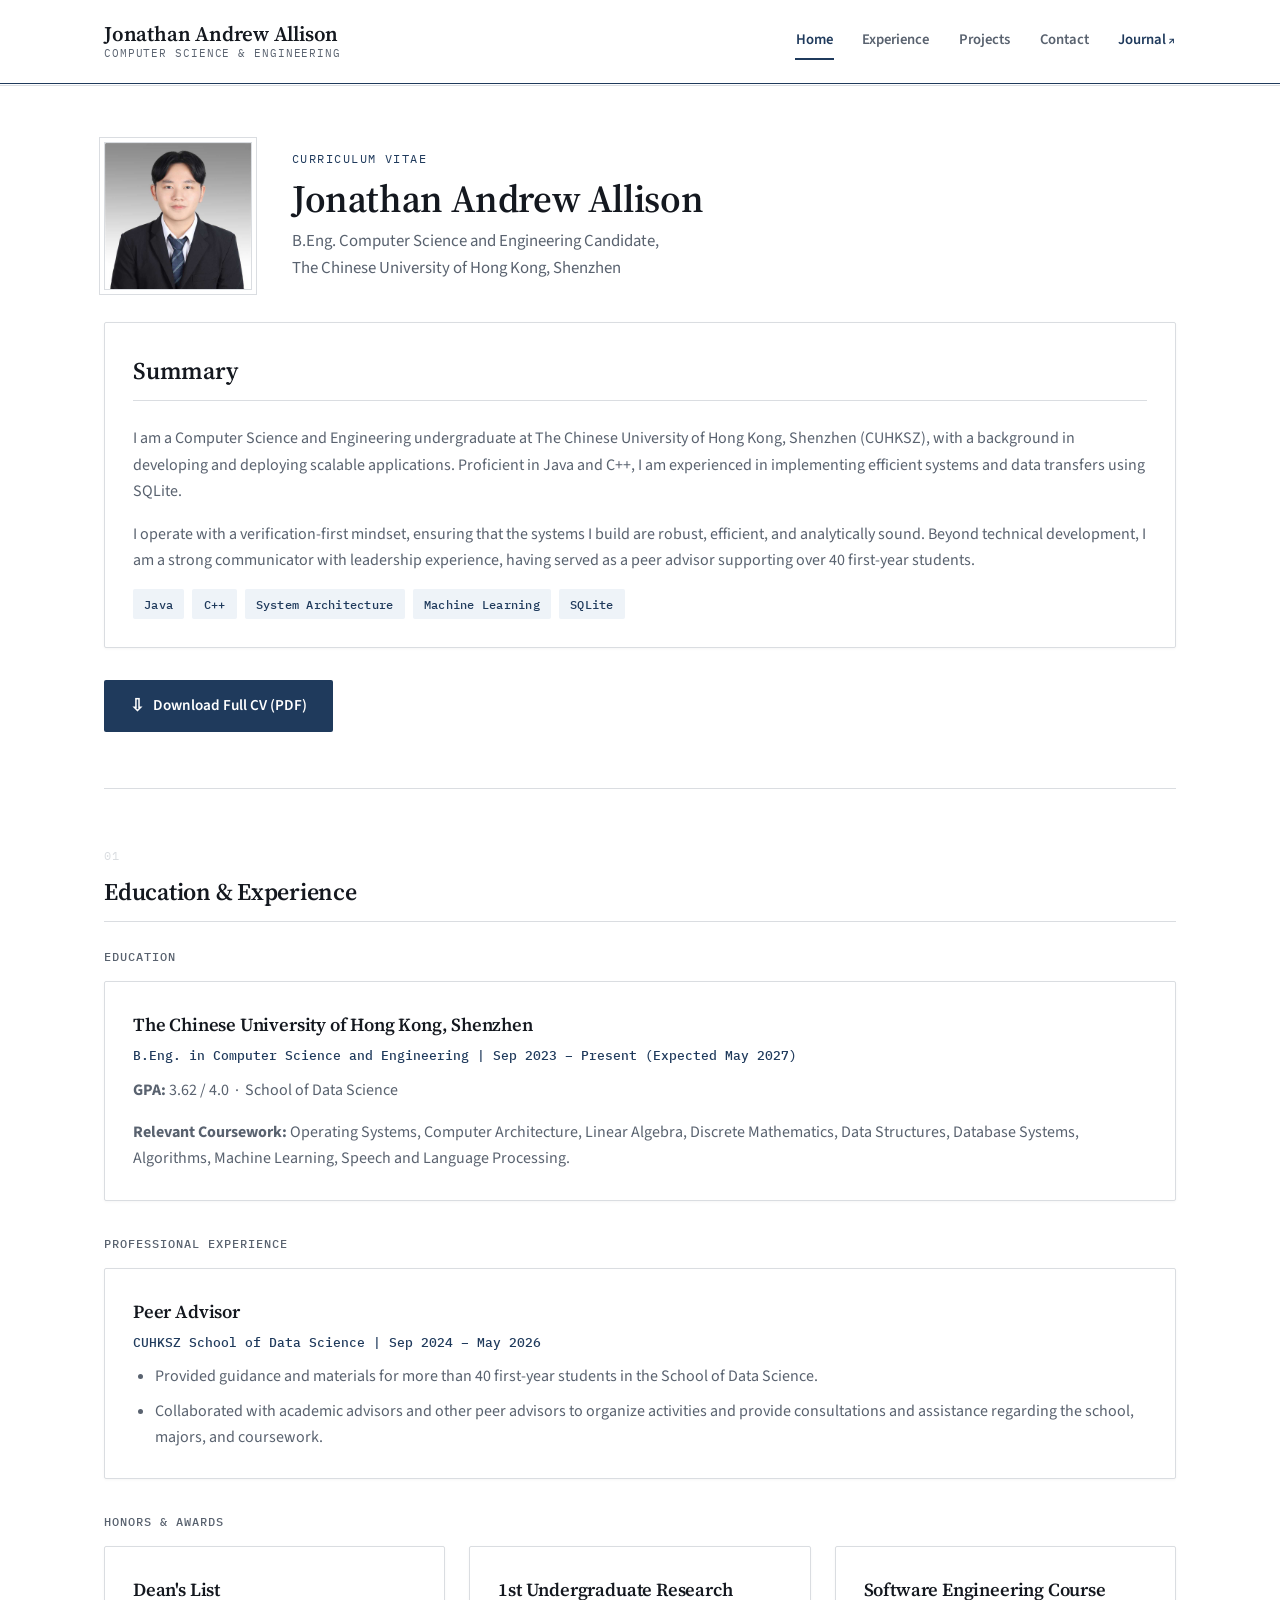
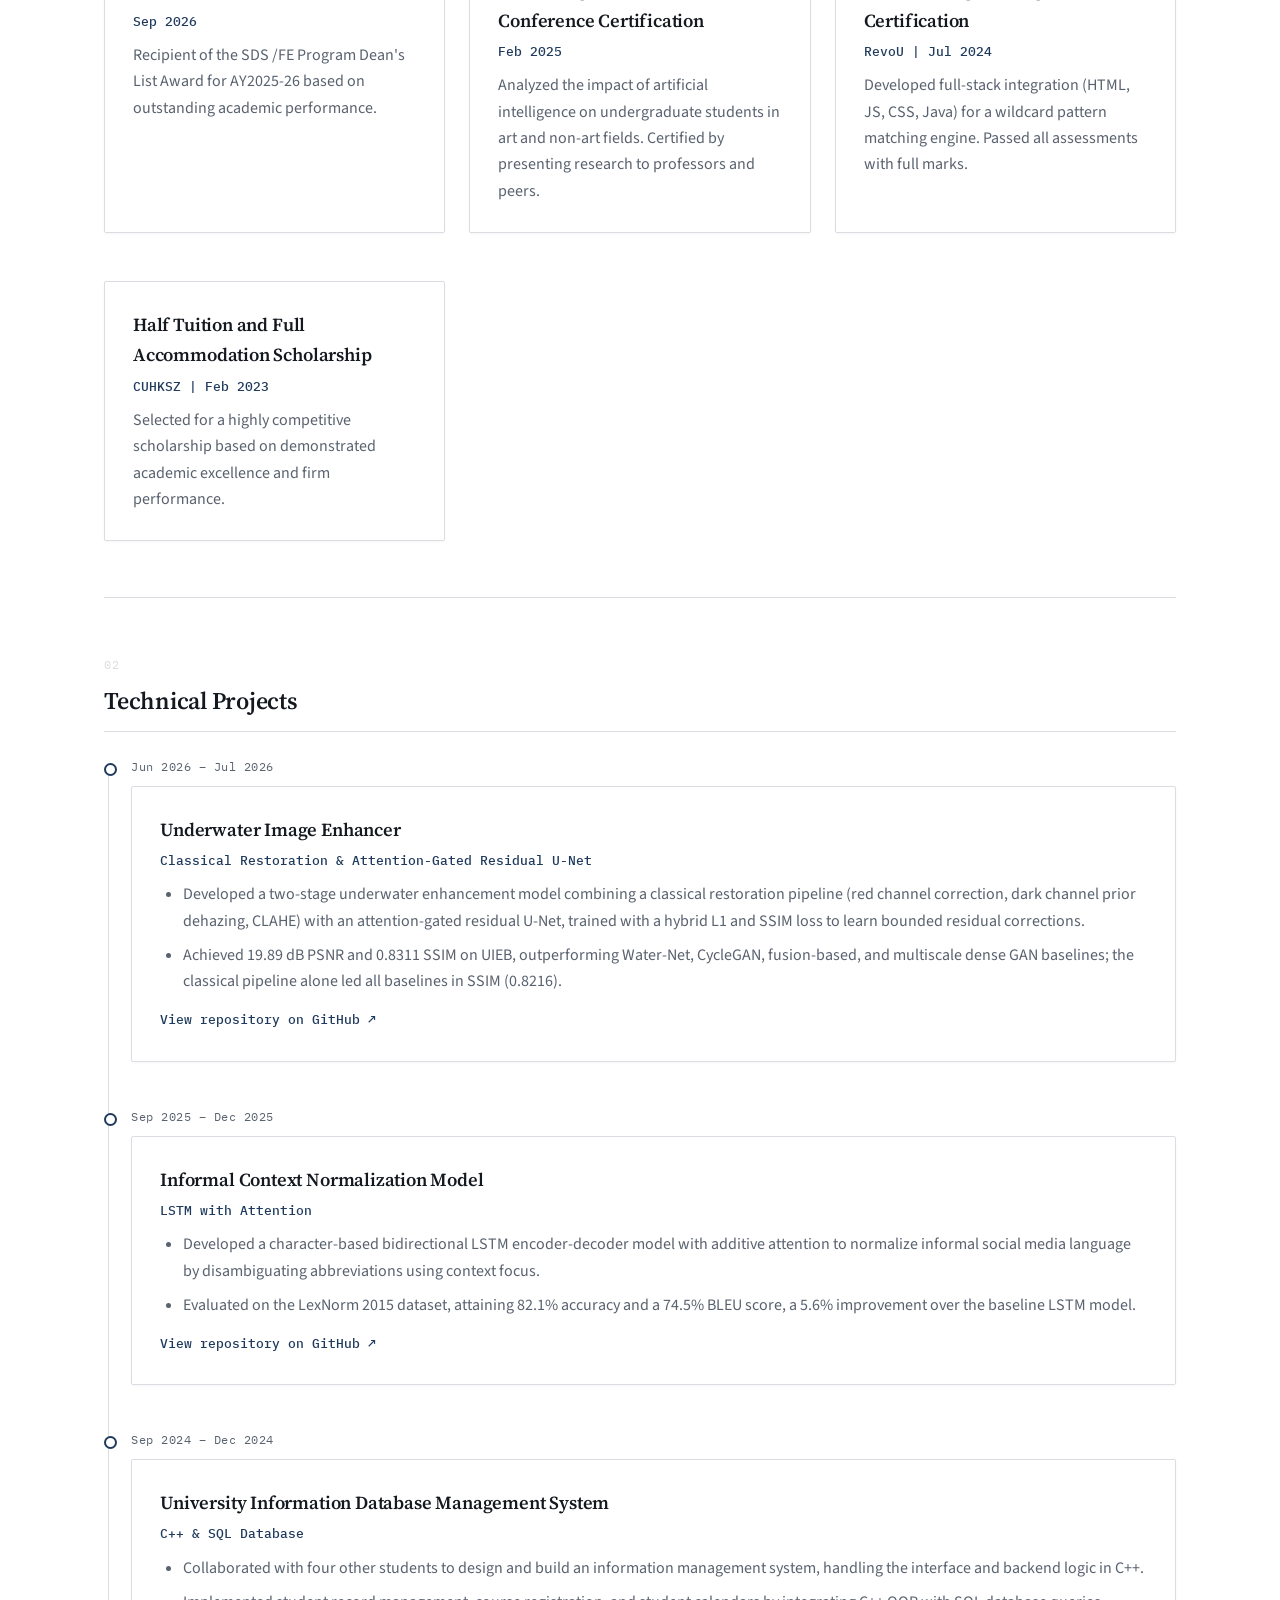
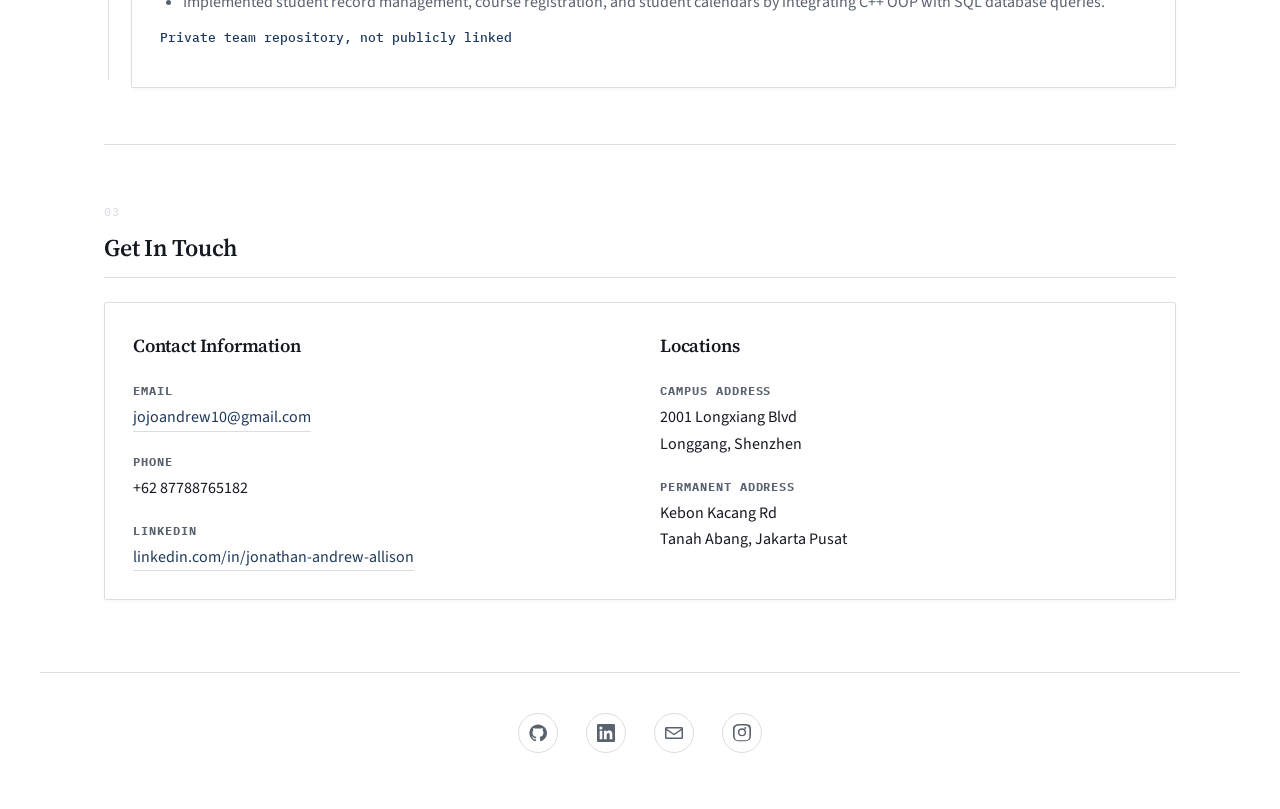
==== index.html @ d7683d62 "Update index.html" ====
<!DOCTYPE html>
<html lang="en">
<head>
<meta charset="UTF-8">
<meta name="viewport" content="width=device-width, initial-scale=1.0">
<meta name="description" content="Jonathan Andrew Allison, Computer Science and Engineering, CUHK-Shenzhen.">
<title>Jonathan Andrew Allison | Portfolio</title>
<link rel="preconnect" href="https://fonts.googleapis.com">
<link rel="preconnect" href="https://fonts.gstatic.com" crossorigin>
<link href="https://fonts.googleapis.com/css2?family=Source+Serif+4:opsz,wght@8..60,400;8..60,500;8..60,600;8..60,700&family=Source+Sans+3:wght@400;500;600&family=IBM+Plex+Mono:wght@400;500&display=swap" rel="stylesheet">
<link rel="stylesheet" href="styles.css">
</head>
<body>

    <!-- Header / Masthead -->
    <header>
        <div class="masthead">
            <a class="logo" href="#home">
                <span class="logo-name">Jonathan Andrew Allison</span>
                <span class="logo-role">Computer Science &amp; Engineering</span>
            </a>
            <nav id="nav-menu">
                <a class="nav-link active" href="#home" data-target="home">Home</a>
                <a class="nav-link" href="#experience" data-target="experience">Experience</a>
                <a class="nav-link" href="#projects" data-target="projects">Projects</a>
                <a class="nav-link" href="#contact" data-target="contact">Contact</a>
                <a class="nav-link nav-link-external" href="journal.html">Journal</a>
            </nav>
        </div>
        <div class="masthead-rule" aria-hidden="true"></div>
    </header>

    <main>

        <!-- HOME / HERO -->
        <section id="home" class="page-section">
            <div class="hero-flex">
                <img src="Profile_pic.jpeg" alt="Jonathan Andrew Allison" class="profile-pic">
                <div class="hero-text">
                    <p class="eyebrow">Curriculum Vitae</p>
                    <h1>Jonathan Andrew Allison</h1>
                    <p class="subtitle">B.Eng. Computer Science and Engineering Candidate, The Chinese University of Hong Kong, Shenzhen</p>
                </div>
            </div>

            <div class="card">
                <h2>Summary</h2>
                <p>
                    I am a Computer Science and Engineering undergraduate at The Chinese University of Hong Kong, Shenzhen (CUHKSZ), with a background in developing and deploying scalable applications. Proficient in Java and C++, I am experienced in implementing efficient systems and data transfers using SQLite.
                </p>
                <p>
                    I operate with a verification-first mindset, ensuring that the systems I build are robust, efficient, and analytically sound. Beyond technical development, I am a strong communicator with leadership experience, having served as a peer advisor supporting over 40 first-year students.
                </p>
                <div class="tag-container">
                    <span class="tag">Java</span>
                    <span class="tag">C++</span>
                    <span class="tag">System Architecture</span>
                    <span class="tag">Machine Learning</span>
                    <span class="tag">SQLite</span>
                </div>
            </div>

            <a class="cv-download" href="CV_JonathanAAllison.pdf" download>
                <span class="cv-download-icon" aria-hidden="true">&#8681;</span>
                Download Full CV (PDF)
            </a>
        </section>

        <!-- EDUCATION & EXPERIENCE -->
        <section id="experience" class="page-section">
            <p class="section-index">01</p>
            <h2>Education &amp; Experience</h2>

            <h3 class="group-label">Education</h3>
            <div class="card">
                <h3>The Chinese University of Hong Kong, Shenzhen</h3>
                <span class="meta-text">B.Eng. in Computer Science and Engineering | Sep 2023 &ndash; Present (Expected May 2027)</span>
                <p><strong>GPA:</strong> 3.62 / 4.0 &nbsp;&middot;&nbsp; School of Data Science</p>
                <p><strong>Relevant Coursework:</strong> Operating Systems, Computer Architecture, Linear Algebra, Discrete Mathematics, Data Structures, Database Systems, Algorithms, Machine Learning, Speech and Language Processing.</p>
            </div>

            <h3 class="group-label">Professional Experience</h3>
            <div class="card">
                <h3>Peer Advisor</h3>
                <span class="meta-text">CUHKSZ School of Data Science | Sep 2024 &ndash; May 2026</span>
                <ul class="bullet-list">
                    <li>Provided guidance and materials for more than 40 first-year students in the School of Data Science.</li>
                    <li>Collaborated with academic advisors and other peer advisors to organize activities and provide consultations and assistance regarding the school, majors, and coursework.</li>
                </ul>
            </div>

            <h3 class="group-label">Honors &amp; Awards</h3>
            <div class="grid">
                <div class="card">
                    <h3>Dean's List</h3>
                    <span class="meta-text">Sep 2026</span>
                    <p>Recipient of the SDS /FE Program Dean's List Award for AY2025-26 based on outstanding academic performance.</p>
                </div>
                <div class="card">
                    <h3>1st Undergraduate Research Conference Certification</h3>
                    <span class="meta-text">Feb 2025</span>
                    <p>Analyzed the impact of artificial intelligence on undergraduate students in art and non-art fields. Certified by presenting research to professors and peers.</p>
                </div>
                <div class="card">
                    <h3>Software Engineering Course Certification</h3>
                    <span class="meta-text">RevoU | Jul 2024</span>
                    <p>Developed full-stack integration (HTML, JS, CSS, Java) for a wildcard pattern matching engine. Passed all assessments with full marks.</p>
                </div>
                <div class="card">
                    <h3>Half Tuition and Full Accommodation Scholarship</h3>
                    <span class="meta-text">CUHKSZ | Feb 2023</span>
                    <p>Selected for a highly competitive scholarship based on demonstrated academic excellence and firm performance.</p>
                </div>
            </div>
        </section>

        <!-- PROJECTS -->
        <section id="projects" class="page-section">
            <p class="section-index">02</p>
            <h2>Technical Projects</h2>

            <div class="timeline">

                <div class="timeline-item">
                    <span class="timeline-date">Jun 2026 &ndash; Jul 2026</span>
                    <a class="card card-link" href="https://github.com/J0N4TH4NAA/Underwater-Image-Enhancer-Using-Classical-Restoration-and-Attention-Gated-Residual-U-Net" target="_blank" rel="noopener">
                        <h3>Underwater Image Enhancer</h3>
                        <span class="meta-text">Classical Restoration &amp; Attention-Gated Residual U-Net</span>
                        <ul class="bullet-list">
                            <li>Developed a two-stage underwater enhancement model combining a classical restoration pipeline (red channel correction, dark channel prior dehazing, CLAHE) with an attention-gated residual U-Net, trained with a hybrid L1 and SSIM loss to learn bounded residual corrections.</li>
                            <li>Achieved 19.89 dB PSNR and 0.8311 SSIM on UIEB, outperforming Water-Net, CycleGAN, fusion-based, and multiscale dense GAN baselines; the classical pipeline alone led all baselines in SSIM (0.8216).</li>
                        </ul>
                        <span class="card-link-hint">View repository on GitHub &#8599;</span>
                    </a>
                </div>

                <div class="timeline-item">
                    <span class="timeline-date">Sep 2025 &ndash; Dec 2025</span>
                    <a class="card card-link" href="https://github.com/J0N4TH4NAA/Informal-Context-Normalization-using-LSTM-with-Attention" target="_blank" rel="noopener">
                        <h3>Informal Context Normalization Model</h3>
                        <span class="meta-text">LSTM with Attention</span>
                        <ul class="bullet-list">
                            <li>Developed a character-based bidirectional LSTM encoder-decoder model with additive attention to normalize informal social media language by disambiguating abbreviations using context focus.</li>
                            <li>Evaluated on the LexNorm 2015 dataset, attaining 82.1% accuracy and a 74.5% BLEU score, a 5.6% improvement over the baseline LSTM model.</li>
                        </ul>
                        <span class="card-link-hint">View repository on GitHub &#8599;</span>
                    </a>
                </div>

                <div class="timeline-item">
                    <span class="timeline-date">Sep 2024 &ndash; Dec 2024</span>
                    <div class="card">
                        <h3>University Information Database Management System</h3>
                        <span class="meta-text">C++ &amp; SQL Database</span>
                        <ul class="bullet-list">
                            <li>Collaborated with four other students to design and build an information management system, handling the interface and backend logic in C++.</li>
                            <li>Implemented student record management, course registration, and student calendars by integrating C++ OOP with SQL database queries.</li>
                        </ul>
                        <span class="meta-text card-note">Private team repository, not publicly linked</span>
                    </div>
                </div>

            </div>
        </section>

        <!-- CONTACT -->
        <section id="contact" class="page-section">
            <p class="section-index">03</p>
            <h2>Get In Touch</h2>
            <div class="card contact-grid">
                <div>
                    <h3>Contact Information</h3>

                    <div class="contact-item">
                        <strong>Email</strong>
                        <a href="mailto:jojoandrew10@gmail.com">jojoandrew10@gmail.com</a>
                    </div>

                    <div class="contact-item">
                        <strong>Phone</strong>
                        <span>+62 87788765182</span>
                    </div>

                    <div class="contact-item">
                        <strong>LinkedIn</strong>
                        <a href="https://www.linkedin.com/in/jonathan-andrew-allison" target="_blank" rel="noopener">linkedin.com/in/jonathan-andrew-allison</a>
                    </div>
                </div>

                <div>
                    <h3>Locations</h3>
                    <div class="contact-item">
                        <strong>Campus Address</strong>
                        <span>2001 Longxiang Blvd</span>
                        <span>Longgang, Shenzhen</span>
                    </div>

                    <div class="contact-item">
                        <strong>Permanent Address</strong>
                        <span>Kebon Kacang Rd</span>
                        <span>Tanah Abang, Jakarta Pusat</span>
                    </div>
                </div>
            </div>
        </section>

    </main>

    <footer class="site-footer">
        <a class="social-icon" href="https://github.com/J0N4TH4NAA" target="_blank" rel="noopener" aria-label="GitHub">
            <svg viewBox="0 0 24 24" fill="currentColor" aria-hidden="true"><path d="M12 .5C5.65.5.5 5.65.5 12c0 5.09 3.29 9.4 7.86 10.93.57.1.79-.25.79-.55 0-.27-.01-1.16-.02-2.11-3.2.7-3.88-1.36-3.88-1.36-.52-1.34-1.28-1.7-1.28-1.7-1.05-.72.08-.7.08-.7 1.16.08 1.77 1.19 1.77 1.19 1.03 1.77 2.7 1.26 3.36.96.1-.75.4-1.26.73-1.55-2.55-.29-5.24-1.28-5.24-5.68 0-1.25.45-2.28 1.18-3.08-.12-.29-.51-1.46.11-3.04 0 0 .96-.31 3.15 1.18.91-.26 1.89-.38 2.86-.39.97.01 1.95.13 2.86.39 2.18-1.49 3.15-1.18 3.15-1.18.62 1.58.23 2.75.11 3.04.73.8 1.18 1.83 1.18 3.08 0 4.41-2.69 5.38-5.26 5.67.41.36.78 1.06.78 2.14 0 1.55-.01 2.79-.01 3.17 0 .3.21.66.79.55C20.71 21.39 24 17.08 24 12 24 5.65 18.35.5 12 .5Z"/></svg>
        </a>
        <a class="social-icon" href="https://www.linkedin.com/in/jonathan-andrew-allison" target="_blank" rel="noopener" aria-label="LinkedIn">
            <svg viewBox="0 0 24 24" fill="currentColor" aria-hidden="true"><path d="M20.45 20.45h-3.56v-5.57c0-1.33-.02-3.04-1.85-3.04-1.86 0-2.14 1.45-2.14 2.94v5.67H9.34V9h3.42v1.56h.05c.48-.9 1.63-1.85 3.36-1.85 3.6 0 4.27 2.37 4.27 5.45v6.29ZM5.34 7.43a2.07 2.07 0 1 1 0-4.13 2.07 2.07 0 0 1 0 4.13ZM7.12 20.45H3.56V9h3.56v11.45ZM22.22 0H1.77C.79 0 0 .77 0 1.73v20.54C0 23.23.79 24 1.77 24h20.45c.98 0 1.78-.77 1.78-1.73V1.73C24 .77 23.2 0 22.22 0Z"/></svg>
        </a>
        <a class="social-icon" href="mailto:jojoandrew10@gmail.com" aria-label="Email">
            <svg viewBox="0 0 24 24" fill="currentColor" aria-hidden="true"><path d="M2 4h20c1.1 0 2 .9 2 2v12c0 1.1-.9 2-2 2H2c-1.1 0-2-.9-2-2V6c0-1.1.9-2 2-2Zm0 2v.01L12 13 22 6.01V6H2Zm20 2.24-9.4 6.4a1 1 0 0 1-1.2 0L2 8.24V18h20V8.24Z"/></svg>
        </a>
        <a class="social-icon" href="#" target="_blank" rel="noopener" aria-label="Instagram">
            <svg viewBox="0 0 24 24" fill="currentColor" aria-hidden="true"><path d="M12 2.16c3.2 0 3.58.01 4.85.07 1.17.05 1.8.24 2.23.41.56.21.96.47 1.38.89.42.42.68.82.89 1.38.17.42.36 1.05.41 2.23.06 1.27.07 1.64.07 4.85s-.01 3.58-.07 4.85c-.05 1.17-.24 1.8-.41 2.23-.21.56-.47.96-.89 1.38-.42.42-.82.68-1.38.89-.42.17-1.05.36-2.23.41-1.27.06-1.64.07-4.85.07s-3.58-.01-4.85-.07c-1.17-.05-1.8-.24-2.23-.41a3.7 3.7 0 0 1-1.38-.89 3.7 3.7 0 0 1-.89-1.38c-.17-.42-.36-1.05-.41-2.23-.06-1.27-.07-1.64-.07-4.85s.01-3.58.07-4.85c.05-1.17.24-1.8.41-2.23.21-.56.47-.96.89-1.38.42-.42.82-.68 1.38-.89.42-.17 1.05-.36 2.23-.41 1.27-.06 1.64-.07 4.85-.07ZM12 0C8.74 0 8.33.01 7.05.07c-1.28.06-2.15.26-2.91.56-.79.31-1.46.72-2.13 1.38A5.86 5.86 0 0 0 .63 3.14c-.3.76-.5 1.63-.56 2.91C0 7.33 0 7.74 0 11s.01 3.67.07 4.95c.06 1.28.26 2.15.56 2.91.31.79.72 1.46 1.38 2.13.66.66 1.34 1.07 2.13 1.38.76.3 1.63.5 2.91.56C8.33 22.99 8.74 23 12 23s3.67-.01 4.95-.07c1.28-.06 2.15-.26 2.91-.56.79-.31 1.46-.72 2.13-1.38.66-.66 1.07-1.34 1.38-2.13.3-.76.5-1.63.56-2.91.06-1.28.07-1.69.07-4.95s-.01-3.67-.07-4.95c-.06-1.28-.26-2.15-.56-2.91a5.86 5.86 0 0 0-1.38-2.13A5.86 5.86 0 0 0 19.86.63c-.76-.3-1.63-.5-2.91-.56C15.67.01 15.26 0 12 0Zm0 5.6A5.4 5.4 0 1 0 12 16.4 5.4 5.4 0 0 0 12 5.6Zm0 8.9a3.5 3.5 0 1 1 0-7 3.5 3.5 0 0 1 0 7Zm5.6-9.11a1.26 1.26 0 1 1-2.52 0 1.26 1.26 0 0 1 2.52 0Z"/></svg>
        </a>
    </footer>

    <script src="script.js"></script>
</body>
</html>
---- styles.css ----
/* ==========================================================================
   TOKENS
   ========================================================================== */
:root {
    --bg-color: #FFFFFF;
    --text-main: #14181F;
    --text-muted: #59626F;
    --accent: #1F3A5C;
    --accent-soft: #EEF3F8;
    --card-bg: #FFFFFF;
    --border-color: #DADDE1;
    --transition-speed: 0.2s;

    --serif: 'Source Serif 4', Georgia, serif;
    --sans: 'Source Sans 3', -apple-system, BlinkMacSystemFont, "Segoe UI", Helvetica, Arial, sans-serif;
    --mono: 'IBM Plex Mono', ui-monospace, SFMono-Regular, Menlo, monospace;
}

* {
    margin: 0;
    padding: 0;
    box-sizing: border-box;
}

html {
    scroll-behavior: smooth;
}

body {
    background-color: var(--bg-color);
    color: var(--text-main);
    font-family: var(--sans);
    line-height: 1.65;
    overflow-x: hidden;
}

/* ==========================================================================
   TYPOGRAPHY
   ========================================================================== */
h1, h2, h3 {
    font-family: var(--serif);
    font-weight: 600;
    color: var(--text-main);
    letter-spacing: -0.01em;
}

h1 { font-size: 2.4rem; line-height: 1.15; }

h2 {
    font-size: 1.5rem;
    margin-bottom: 1.5rem;
    padding-bottom: 0.6rem;
    border-bottom: 1px solid var(--border-color);
}

h3 { font-size: 1.15rem; margin-bottom: 0.3rem; }

p { color: var(--text-muted); margin-bottom: 1rem; }
p:last-child { margin-bottom: 0; }

a { color: var(--accent); }

.eyebrow {
    font-family: var(--mono);
    font-size: 0.75rem;
    letter-spacing: 0.12em;
    text-transform: uppercase;
    color: var(--accent);
    margin-bottom: 0.5rem;
}

.subtitle {
    color: var(--text-muted);
    font-size: 1.05rem;
    max-width: 46ch;
}

.group-label {
    font-family: var(--mono);
    font-size: 0.78rem;
    letter-spacing: 0.08em;
    text-transform: uppercase;
    color: var(--text-muted);
    font-weight: 500;
    margin: 2rem 0 0.9rem;
}

.group-label:first-of-type { margin-top: 0; }

.section-index {
    font-family: var(--mono);
    font-size: 0.78rem;
    letter-spacing: 0.1em;
    color: var(--border-color);
    margin-bottom: 0.4rem;
}

/* ==========================================================================
   HEADER / MASTHEAD
   ========================================================================== */
header {
    background-color: rgba(255, 255, 255, 0.92);
    backdrop-filter: saturate(140%) blur(6px);
    -webkit-backdrop-filter: saturate(140%) blur(6px);
    position: sticky;
    top: 0;
    z-index: 1000;
}

.masthead {
    display: flex;
    justify-content: space-between;
    align-items: center;
    flex-wrap: wrap;
    gap: 1rem;
    padding: 1.4rem 5%;
    max-width: 1200px;
    margin: 0 auto;
}

.logo {
    display: flex;
    flex-direction: column;
    line-height: 1.2;
    text-decoration: none;
}

.logo-name {
    font-family: var(--serif);
    font-weight: 600;
    font-size: 1.3rem;
    letter-spacing: -0.01em;
    color: var(--text-main);
}

.logo-role {
    font-family: var(--mono);
    font-size: 0.7rem;
    letter-spacing: 0.08em;
    text-transform: uppercase;
    color: var(--text-muted);
}

.masthead-rule {
    height: 3px;
    background: linear-gradient(to bottom, var(--accent) 0 1px, transparent 1px 3px);
    border-bottom: 1px solid var(--border-color);
}

nav {
    display: flex;
    gap: 1.75rem;
}

.nav-link {
    background: none;
    border: none;
    font-family: var(--sans);
    font-size: 0.92rem;
    font-weight: 600;
    color: var(--text-muted);
    text-decoration: none;
    cursor: pointer;
    padding: 0.35rem 0.05rem;
    border-bottom: 2px solid transparent;
    transition: color var(--transition-speed) ease, border-color var(--transition-speed) ease;
}

.nav-link:hover {
    color: var(--accent);
}

.nav-link.active {
    color: var(--accent);
    border-bottom-color: var(--accent);
}

/* ==========================================================================
   LAYOUT
   ========================================================================== */
main {
    padding: 3rem 5% 1rem;
    max-width: 1200px;
    margin: 0 auto;
}

.page-section {
    padding: 3.5rem 0;
    border-bottom: 1px solid var(--border-color);
    scroll-margin-top: 5.5rem;
    opacity: 0;
    transform: translateY(16px);
    transition: opacity 0.6s cubic-bezier(0.16, 1, 0.3, 1), transform 0.6s cubic-bezier(0.16, 1, 0.3, 1);
}

.page-section:first-child { padding-top: 0.5rem; }
.page-section:last-child { border-bottom: none; }

.page-section.in-view {
    opacity: 1;
    transform: translateY(0);
}

/* ==========================================================================
   HERO (HOME)
   ========================================================================== */
.hero-flex {
    display: flex;
    align-items: center;
    gap: 2.5rem;
    margin-bottom: 2rem;
}

.profile-pic {
    width: 148px;
    height: 148px;
    object-fit: cover;
    flex-shrink: 0;
    border: 1px solid var(--border-color);
    outline: 4px solid var(--card-bg);
    box-shadow: 0 0 0 5px var(--border-color);
}

.hero-text h1 { margin-bottom: 0.4rem; }

/* ==========================================================================
   COMPONENTS
   ========================================================================== */
.card {
    background: var(--card-bg);
    border: 1px solid var(--border-color);
    border-radius: 2px;
    padding: 1.75rem;
    margin-bottom: 1.5rem;
    box-shadow: 0 1px 3px rgba(20, 24, 31, 0.04);
    transition: border-color var(--transition-speed) ease, box-shadow var(--transition-speed) ease;
}

.card:last-child { margin-bottom: 0; }

a.card {
    display: block;
    text-decoration: none;
    color: inherit;
}

a.card:hover,
a.card:focus-visible {
    border-color: var(--accent);
    box-shadow: 0 3px 10px rgba(20, 24, 31, 0.08);
}

.card-link-hint {
    display: inline-flex;
    align-items: center;
    gap: 0.35rem;
    margin-top: 0.9rem;
    font-family: var(--mono);
    font-size: 0.8rem;
    font-weight: 500;
    color: var(--accent);
}

.card-note {
    display: block;
    margin-top: 0.75rem;
}

.meta-text {
    font-family: var(--mono);
    font-size: 0.82rem;
    color: var(--accent);
    font-weight: 500;
    margin-bottom: 0.6rem;
    display: block;
}

ul.bullet-list {
    list-style-type: disc;
    margin-left: 1.4rem;
    color: var(--text-muted);
}

ul.bullet-list li { margin-bottom: 0.5rem; }
ul.bullet-list li:last-child { margin-bottom: 0; }

.grid {
    display: grid;
    grid-template-columns: repeat(auto-fit, minmax(280px, 1fr));
    gap: 1.5rem;
}

.tag-container {
    display: flex;
    flex-wrap: wrap;
    gap: 0.5rem;
    margin-top: 1rem;
}

.tag {
    font-family: var(--mono);
    background: var(--accent-soft);
    color: var(--accent);
    padding: 0.28rem 0.7rem;
    border-radius: 2px;
    font-size: 0.78rem;
    font-weight: 500;
    letter-spacing: 0.02em;
}

/* CV download button */
.cv-download {
    display: inline-flex;
    align-items: center;
    gap: 0.6rem;
    background: var(--accent);
    color: #fff;
    text-decoration: none;
    font-weight: 600;
    font-size: 0.95rem;
    padding: 0.85rem 1.6rem;
    border-radius: 2px;
    margin-top: 0.5rem;
    transition: background var(--transition-speed) ease, transform var(--transition-speed) ease;
}

.cv-download:hover,
.cv-download:focus-visible {
    background: #142943;
    transform: translateY(-1px);
}

.cv-download-icon {
    font-size: 1.05rem;
    line-height: 1;
}

.nav-link-external {
    color: var(--accent);
}

.nav-link-external::after {
    content: ' \2197';
    font-size: 0.8em;
}

/* ==========================================================================
   PROJECT TIMELINE
   ========================================================================== */
.timeline {
    position: relative;
    padding-left: 1.7rem;
}

.timeline::before {
    content: '';
    position: absolute;
    left: 4px;
    top: 0.5rem;
    bottom: 0.5rem;
    width: 1px;
    background: var(--border-color);
}

.timeline-item {
    position: relative;
    margin-bottom: 2.75rem;
}

.timeline-item:last-child { margin-bottom: 0; }

.timeline-item::before {
    content: '';
    position: absolute;
    left: -1.7rem;
    top: 0.45rem;
    width: 9px;
    height: 9px;
    border-radius: 50%;
    background: var(--card-bg);
    border: 2px solid var(--accent);
}

.timeline-date {
    display: block;
    font-family: var(--mono);
    font-size: 0.78rem;
    letter-spacing: 0.04em;
    color: var(--text-muted);
    margin-bottom: 0.6rem;
}

.timeline-item .card { margin-bottom: 0; }

/* Contact layout */
.contact-grid {
    display: grid;
    grid-template-columns: 1fr 1fr;
    gap: 2.5rem;
}

.contact-item {
    display: flex;
    flex-direction: column;
    margin-top: 1.25rem;
}

.contact-item strong {
    font-family: var(--mono);
    font-size: 0.75rem;
    text-transform: uppercase;
    letter-spacing: 0.08em;
    color: var(--text-muted);
    margin-bottom: 0.2rem;
}

.contact-item a {
    color: var(--accent);
    text-decoration: none;
    border-bottom: 1px solid var(--border-color);
    width: fit-content;
}

.contact-item a:hover { border-color: var(--accent); }

/* ==========================================================================
   SOCIAL FOOTER
   ========================================================================== */
.site-footer {
    display: flex;
    justify-content: center;
    align-items: center;
    gap: 1.75rem;
    padding: 2.5rem 5% 3.5rem;
    max-width: 1200px;
    margin: 0 auto;
    border-top: 1px solid var(--border-color);
}

.social-icon {
    display: inline-flex;
    align-items: center;
    justify-content: center;
    width: 40px;
    height: 40px;
    border: 1px solid var(--border-color);
    border-radius: 50%;
    color: var(--text-muted);
    transition: border-color var(--transition-speed) ease, color var(--transition-speed) ease, transform var(--transition-speed) ease;
}

.social-icon:hover,
.social-icon:focus-visible {
    border-color: var(--accent);
    color: var(--accent);
    transform: translateY(-2px);
}

.social-icon svg {
    width: 18px;
    height: 18px;
}

/* ==========================================================================
   RESPONSIVE
   ========================================================================== */
@media (max-width: 768px) {
    .masthead {
        flex-direction: column;
        align-items: flex-start;
        gap: 0.9rem;
    }
    nav {
        flex-wrap: wrap;
        gap: 1.25rem;
    }
    .contact-grid {
        grid-template-columns: 1fr;
    }
    .hero-flex {
        flex-direction: column;
        text-align: center;
    }
    .timeline {
        padding-left: 1.4rem;
    }
    .timeline-item::before {
        left: -1.4rem;
    }
}

@media (prefers-reduced-motion: reduce) {
    html { scroll-behavior: auto; }
    * {
        animation-duration: 0.001ms !important;
        transition-duration: 0.001ms !important;
    }
    .page-section {
        opacity: 1;
        transform: none;
    }
}
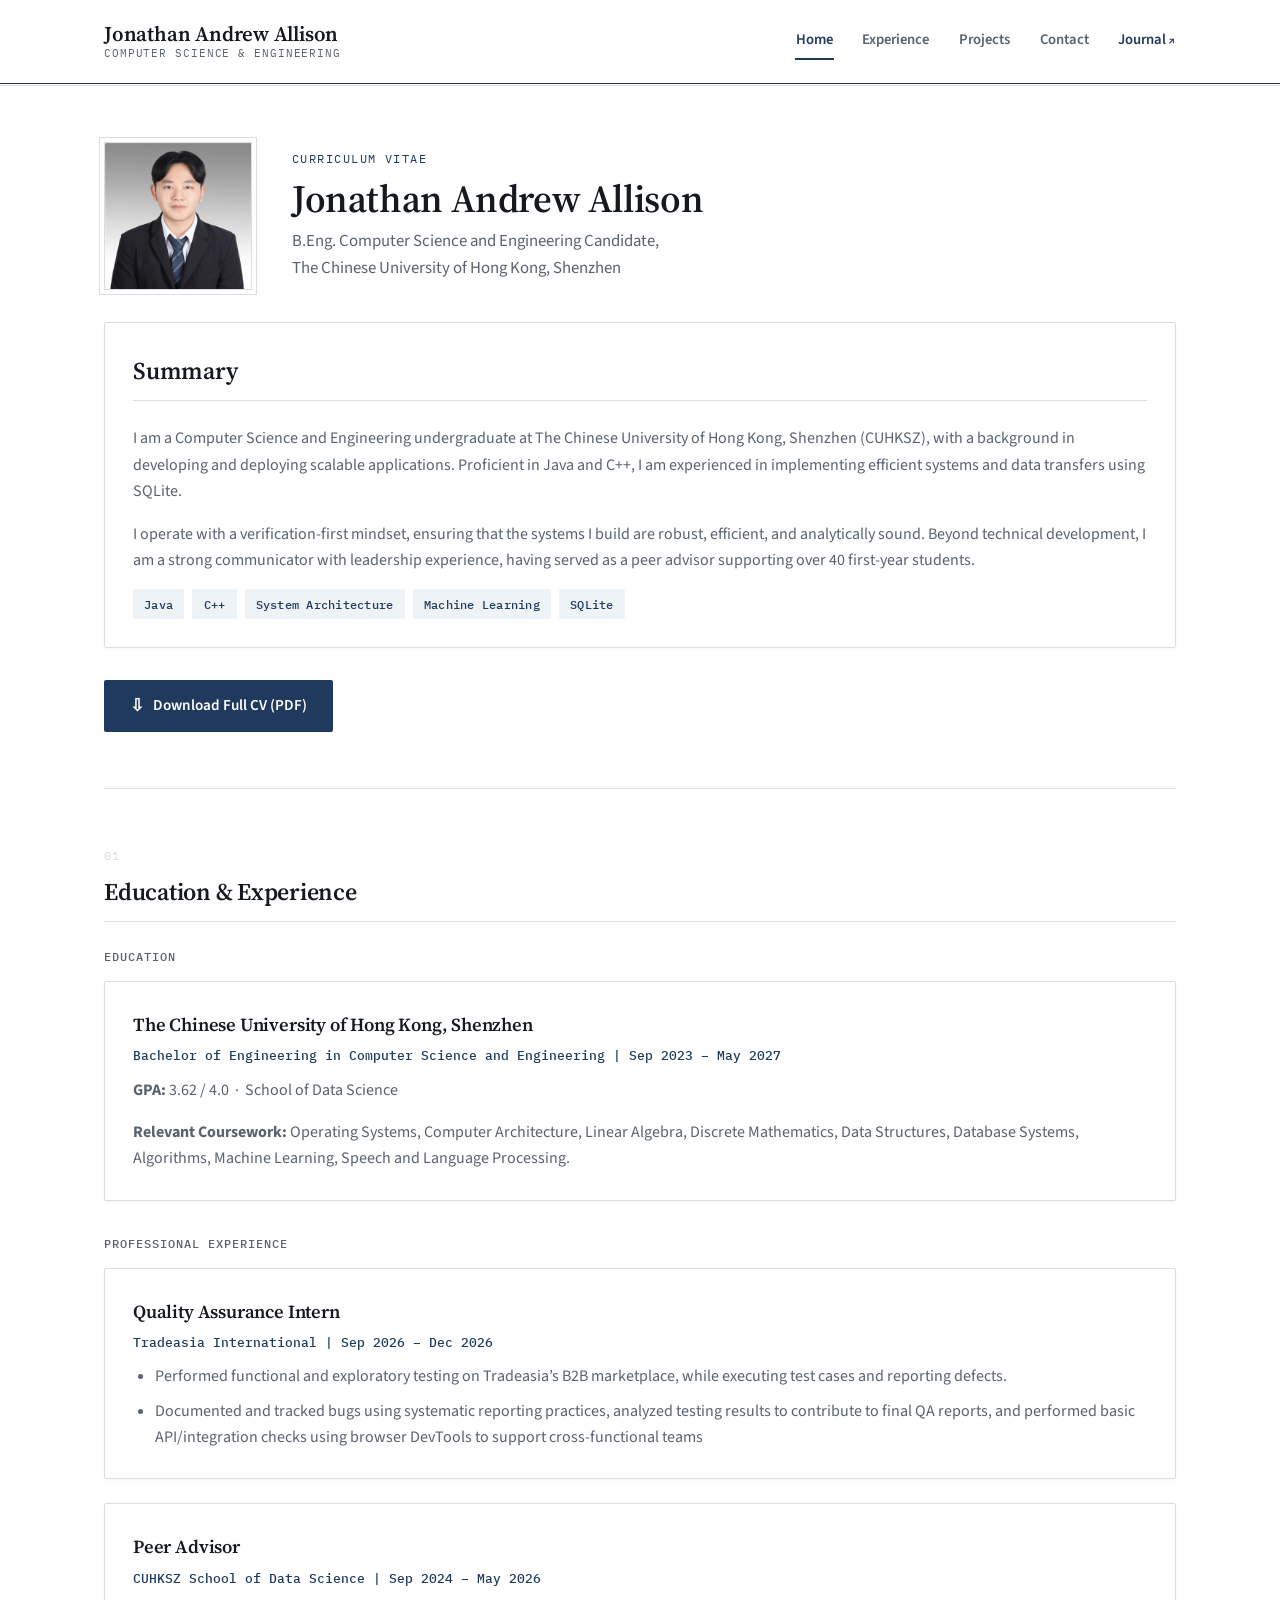
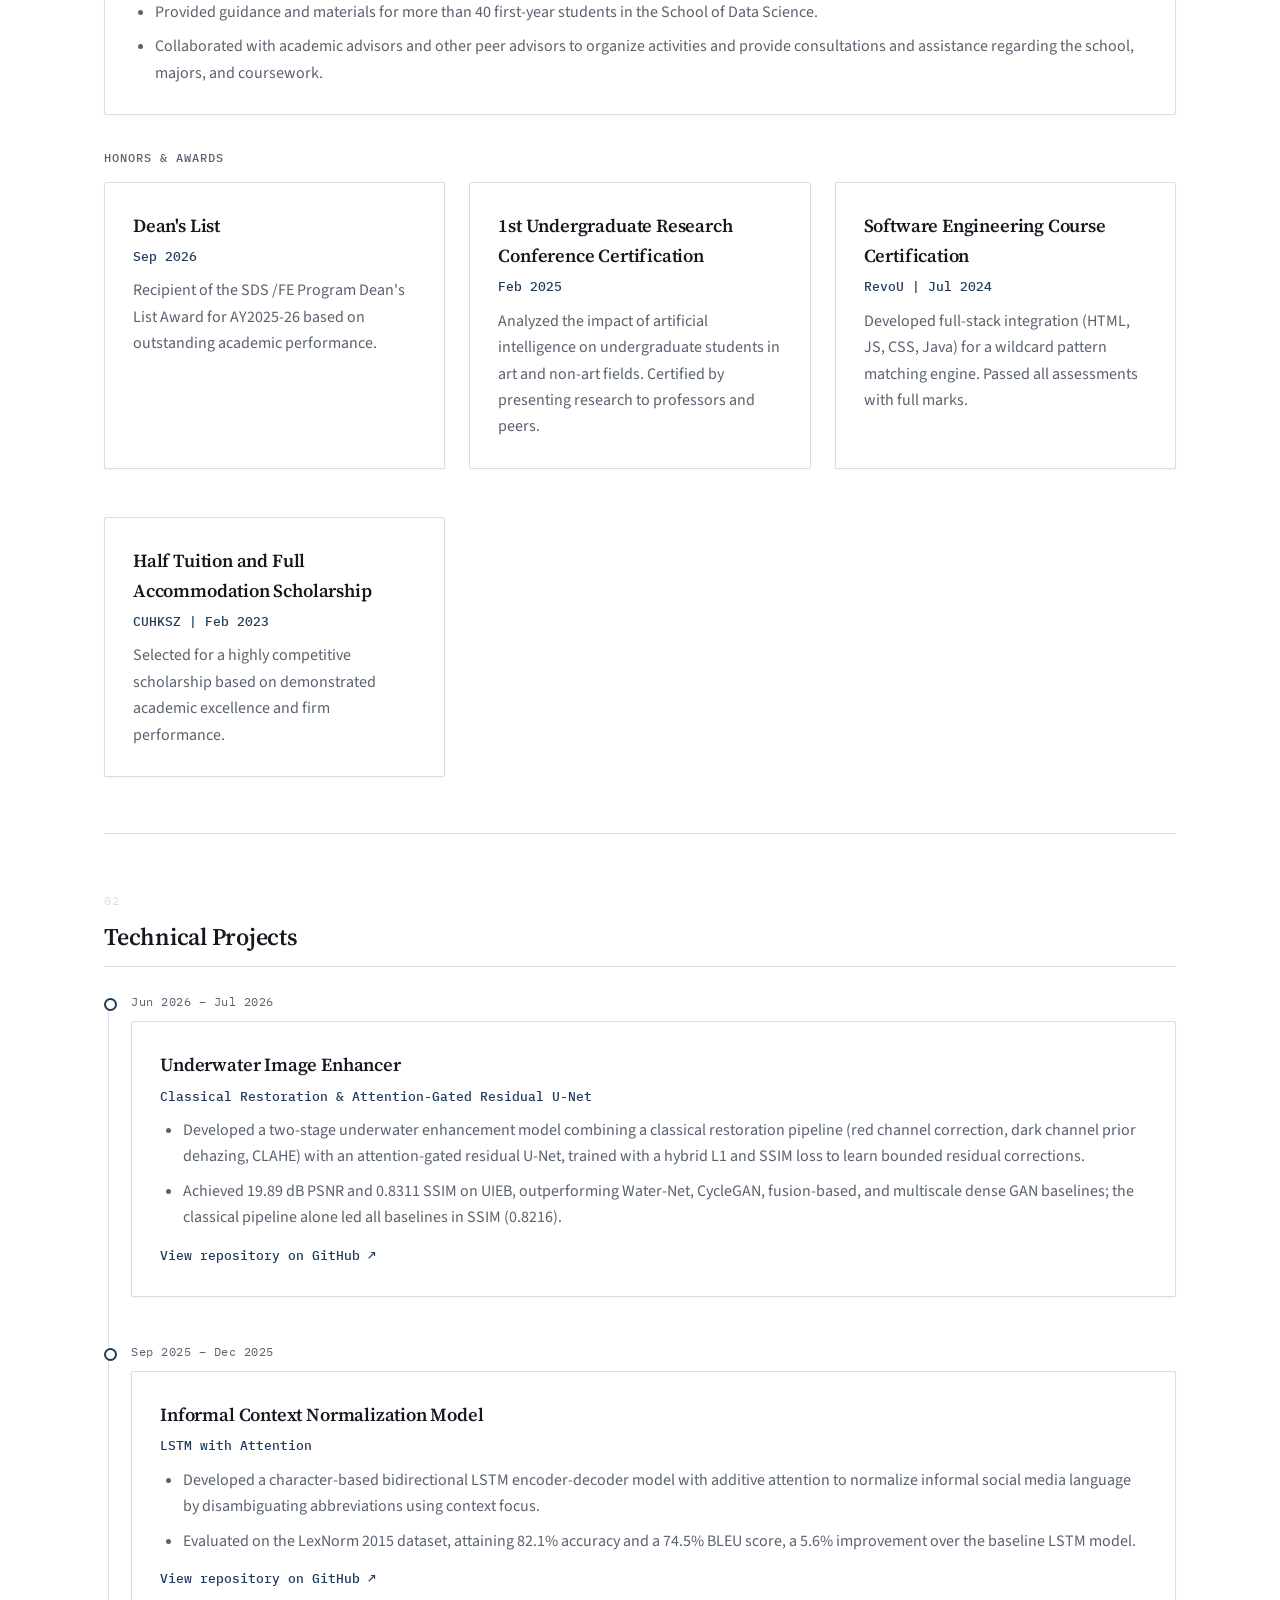
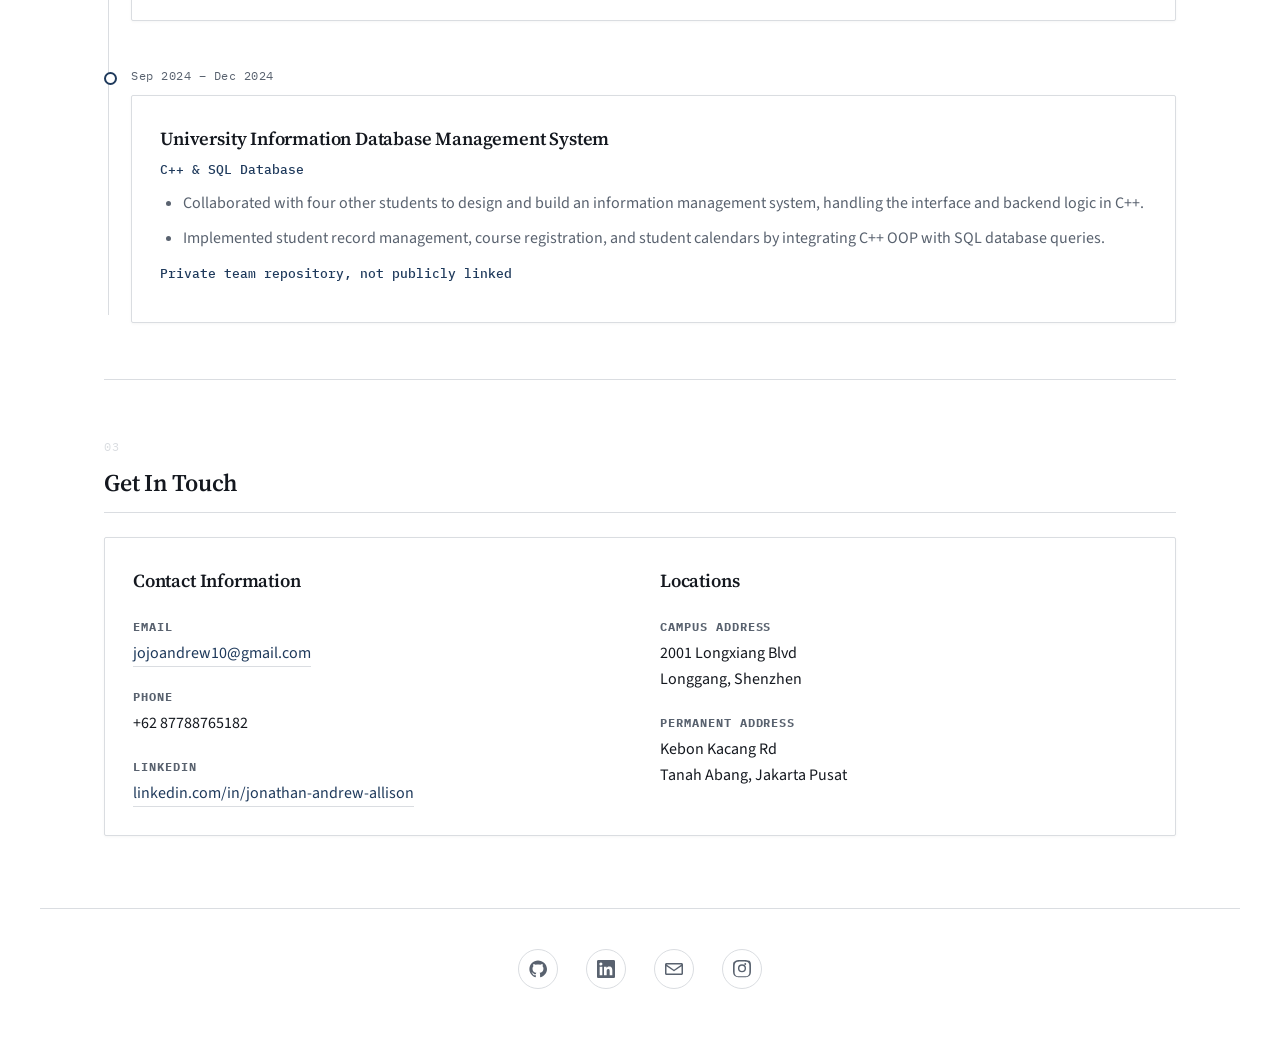
==== commit f4d275b0: "Update index.html" ====
--- a/index.html
+++ b/index.html
@@ -74,12 +74,21 @@
             <h3 class="group-label">Education</h3>
             <div class="card">
                 <h3>The Chinese University of Hong Kong, Shenzhen</h3>
-                <span class="meta-text">B.Eng. in Computer Science and Engineering | Sep 2023 &ndash; Present (Expected May 2027)</span>
+                <span class="meta-text">Bachelor of Engineering in Computer Science and Engineering | Sep 2023 &ndash; May 2027</span>
                 <p><strong>GPA:</strong> 3.62 / 4.0 &nbsp;&middot;&nbsp; School of Data Science</p>
                 <p><strong>Relevant Coursework:</strong> Operating Systems, Computer Architecture, Linear Algebra, Discrete Mathematics, Data Structures, Database Systems, Algorithms, Machine Learning, Speech and Language Processing.</p>
             </div>
 
             <h3 class="group-label">Professional Experience</h3>
+             <div class="card">
+                <h3>Quality Assurance Intern</h3>
+                <span class="meta-text"> Tradeasia International | Sep 2026 &ndash; Dec 2026</span>
+                <ul class="bullet-list">
+                    <li>Performed functional and exploratory testing on Tradeasia’s B2B marketplace, while executing test cases and reporting defects.</li>
+                    <li>Documented and tracked bugs using systematic reporting practices, analyzed testing results to contribute to final QA reports, and
+performed basic API/integration checks using browser DevTools to support cross-functional teams</li>
+                </ul>
+            </div>
             <div class="card">
                 <h3>Peer Advisor</h3>
                 <span class="meta-text">CUHKSZ School of Data Science | Sep 2024 &ndash; May 2026</span>
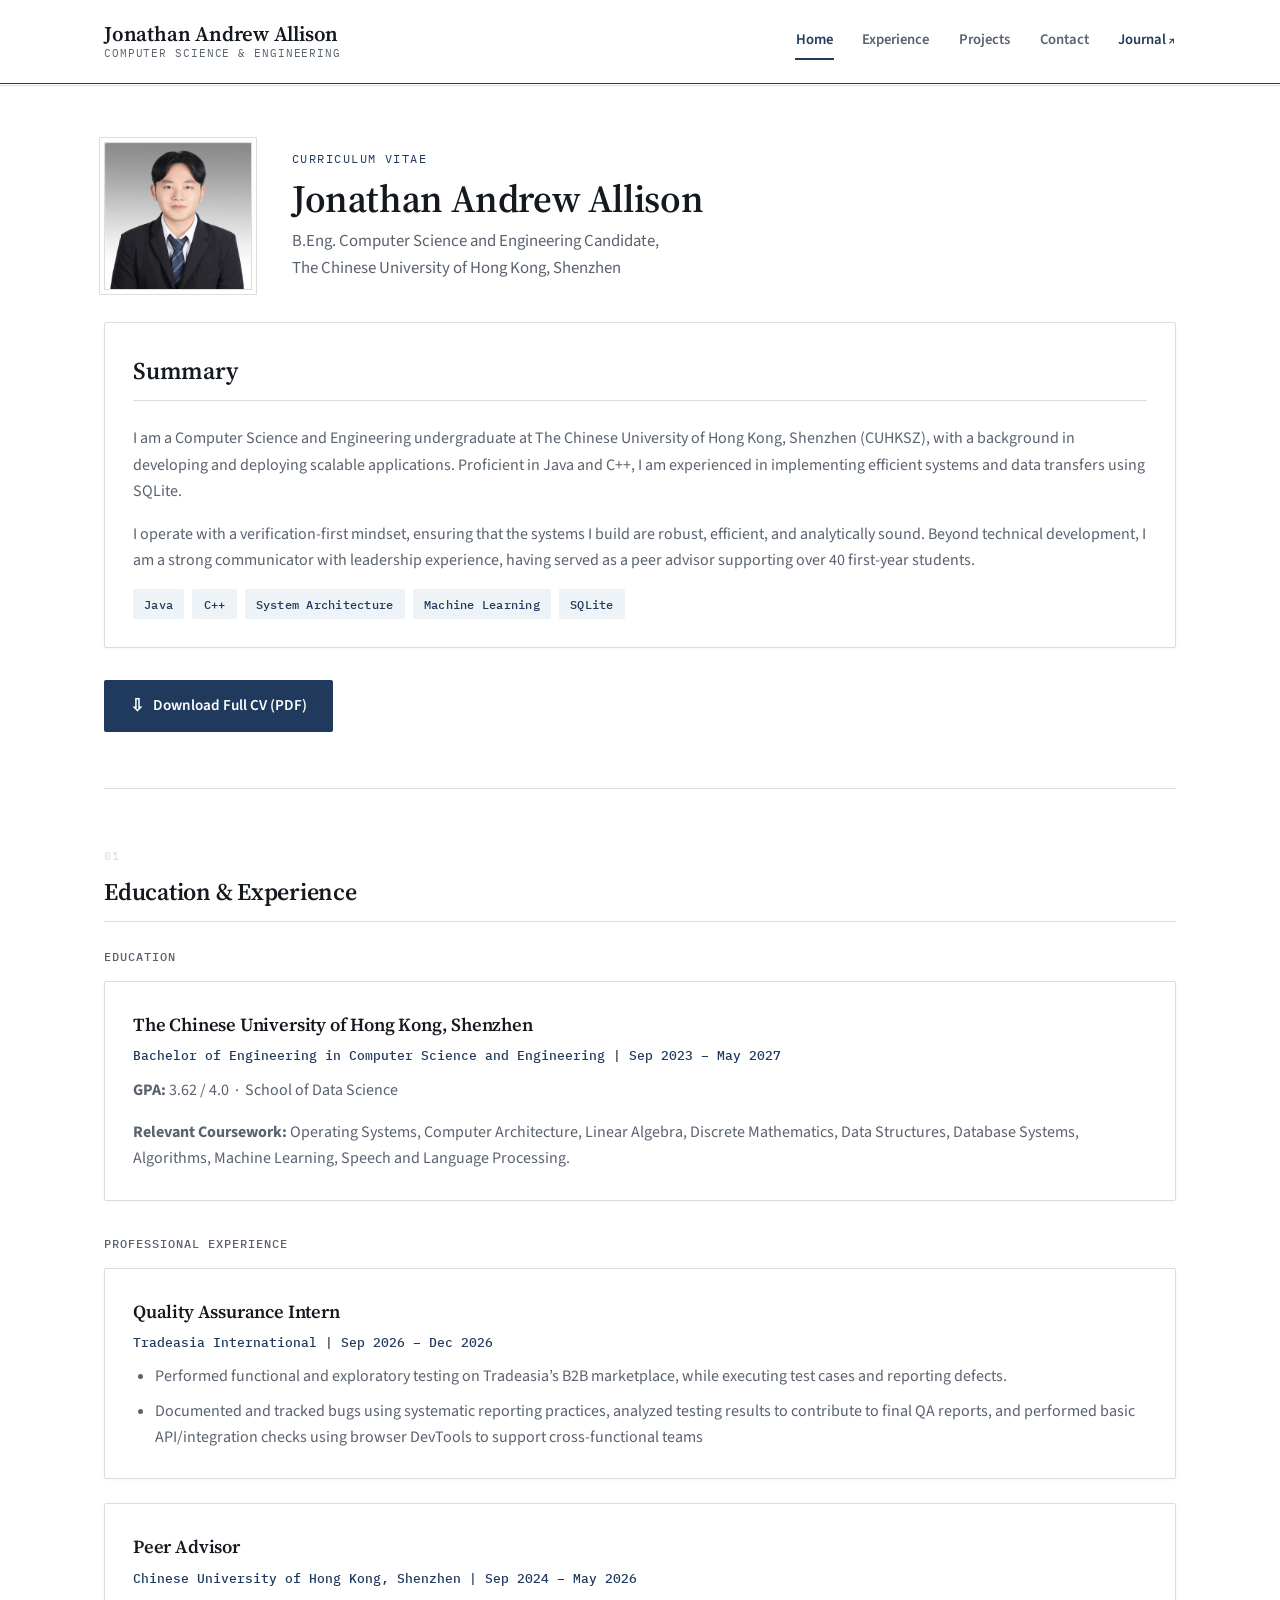
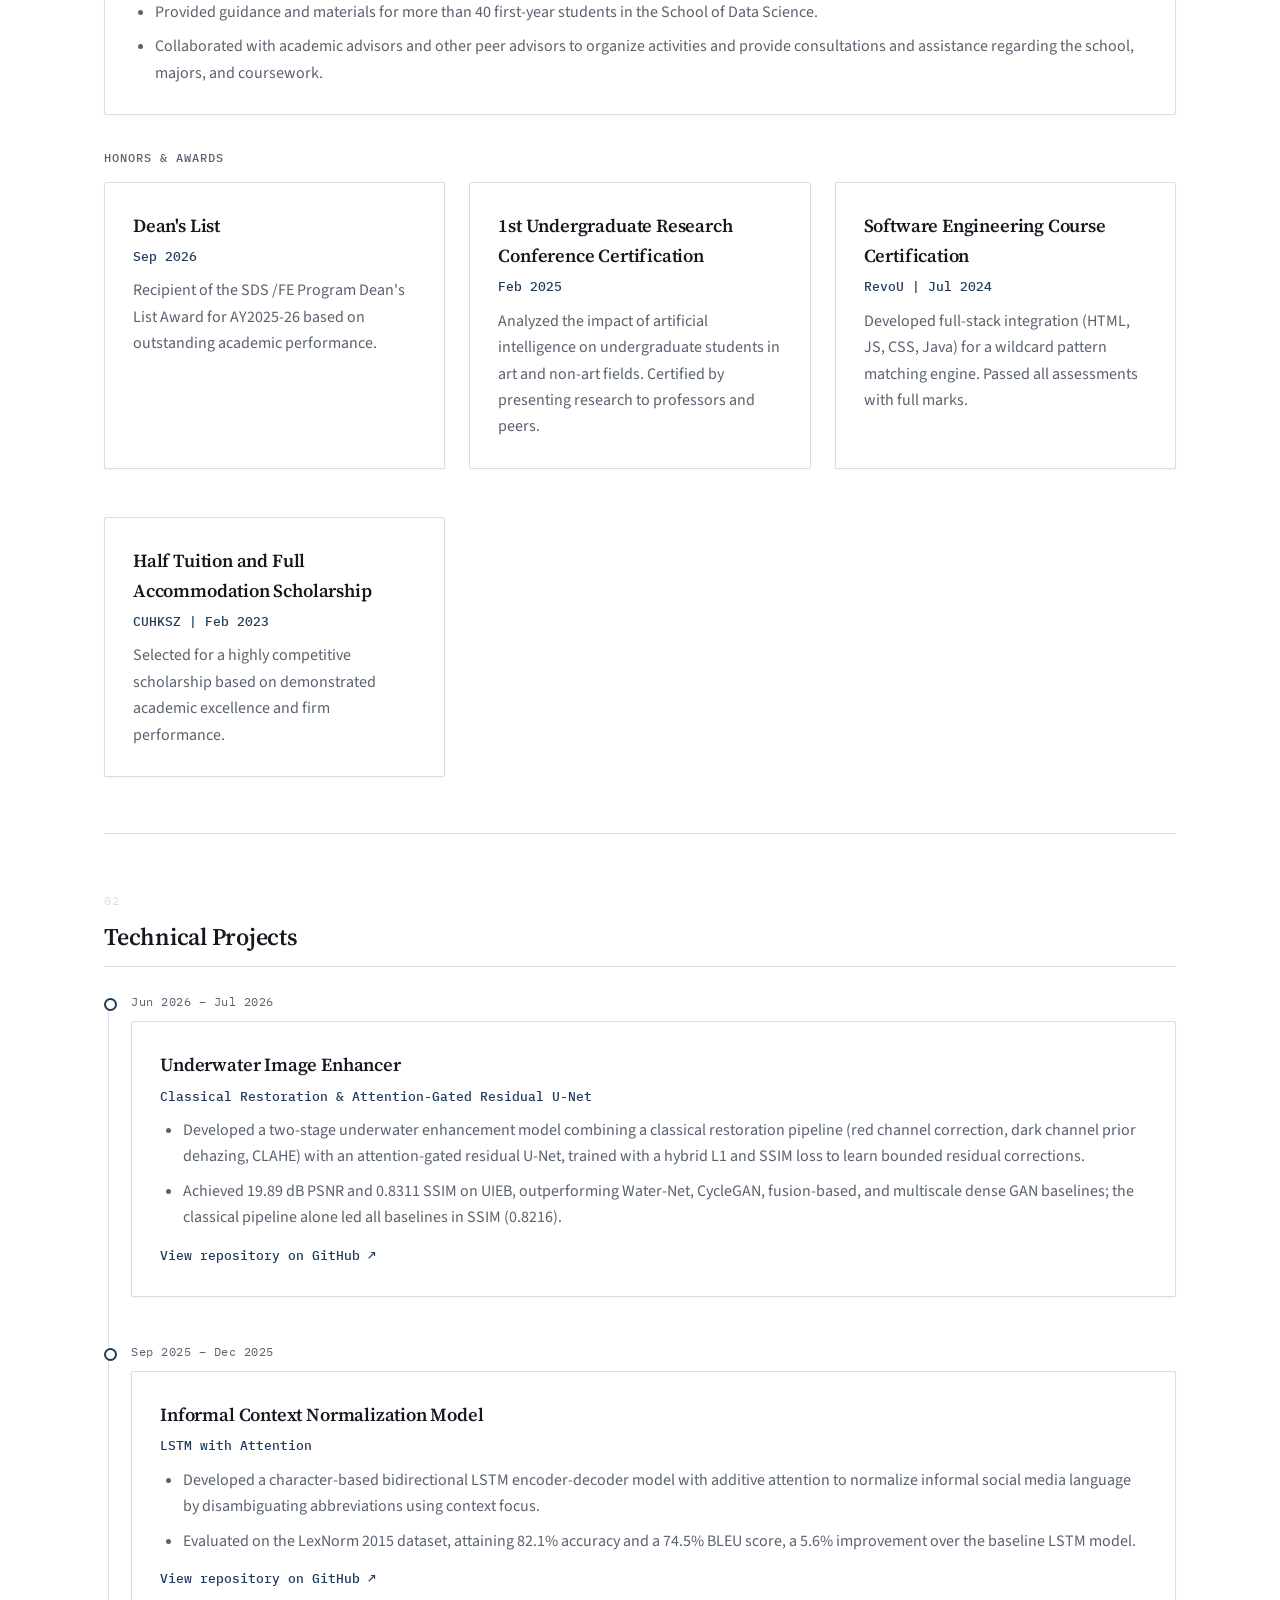
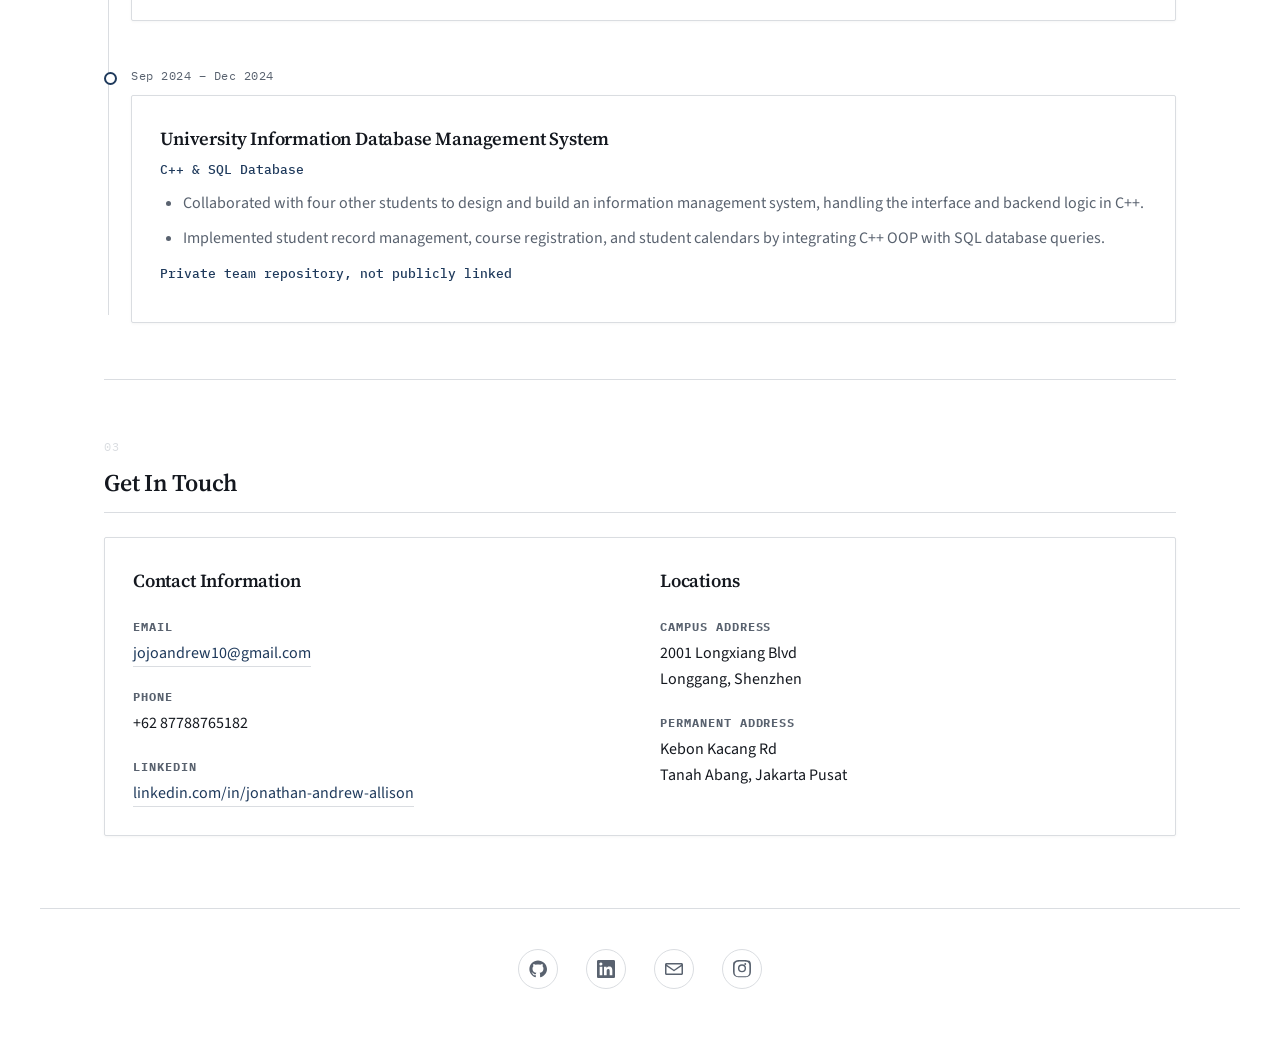
==== commit 17ee987a: "Update school name and formatting in index.html" ====
--- a/index.html
+++ b/index.html
@@ -91,7 +91,7 @@
             </div>
             <div class="card">
                 <h3>Peer Advisor</h3>
-                <span class="meta-text">CUHKSZ School of Data Science | Sep 2024 &ndash; May 2026</span>
+                <span class="meta-text">Chinese University of Hong Kong, Shenzhen | Sep 2024 &ndash; May 2026</span>
                 <ul class="bullet-list">
                     <li>Provided guidance and materials for more than 40 first-year students in the School of Data Science.</li>
                     <li>Collaborated with academic advisors and other peer advisors to organize activities and provide consultations and assistance regarding the school, majors, and coursework.</li>
@@ -102,7 +102,8 @@
             <div class="grid">
                 <div class="card">
                     <h3>Dean's List</h3>
-                    <span class="meta-text">Sep 2026</span>
+                    <span class="meta-text">
+                        Sep 2026</span>
                     <p>Recipient of the SDS /FE Program Dean's List Award for AY2025-26 based on outstanding academic performance.</p>
                 </div>
                 <div class="card">
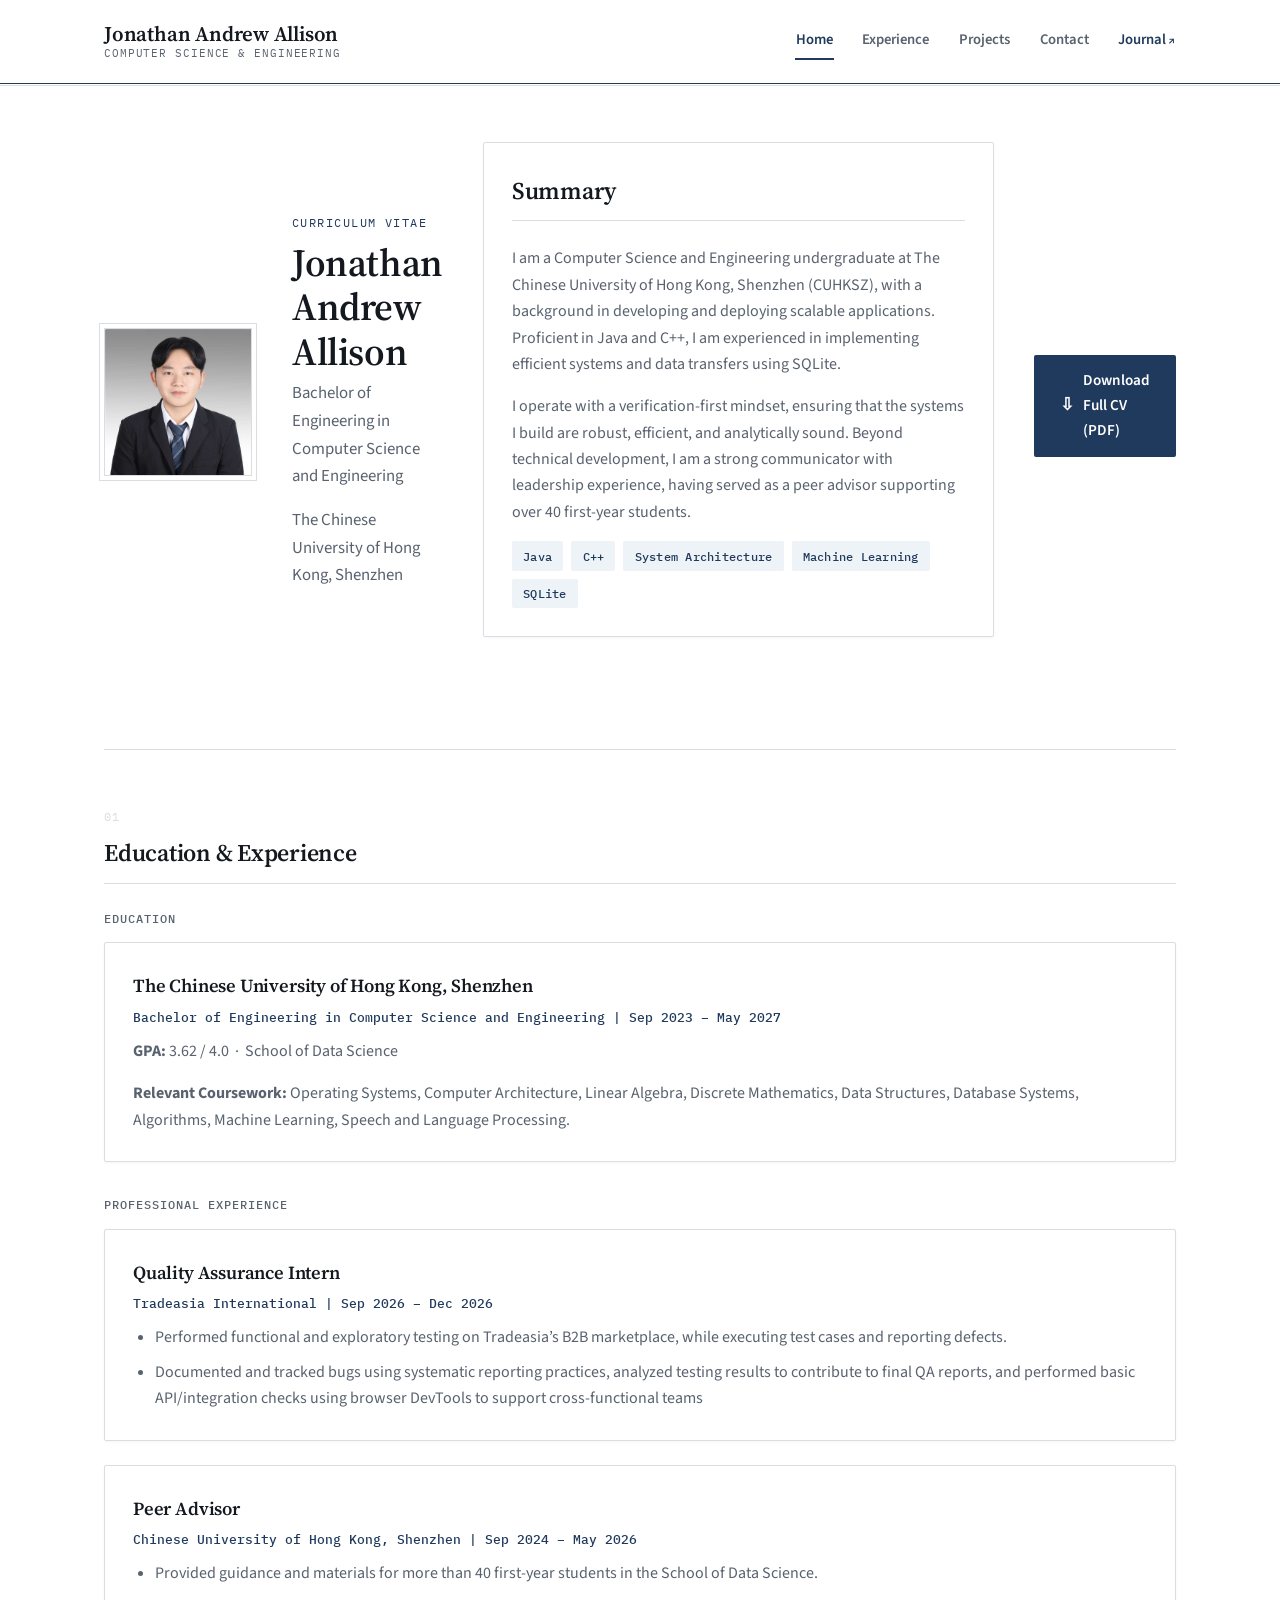
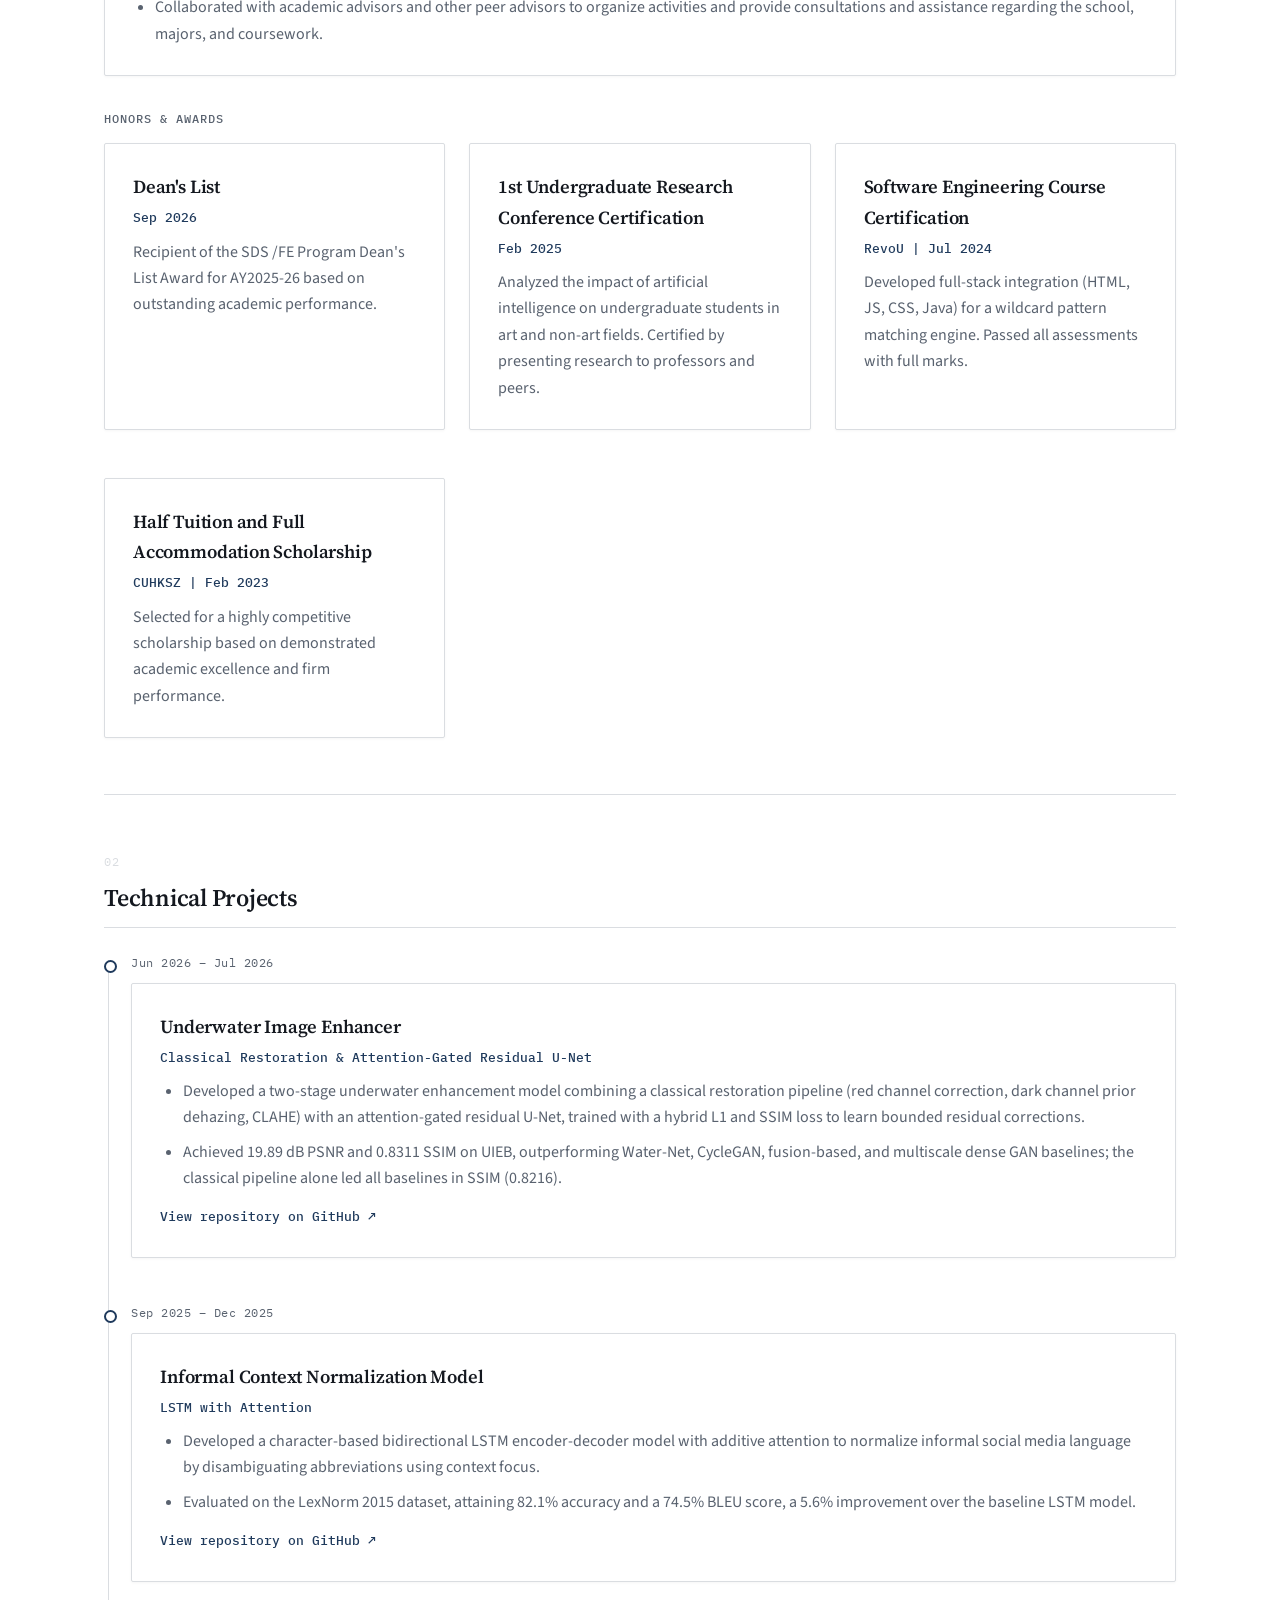
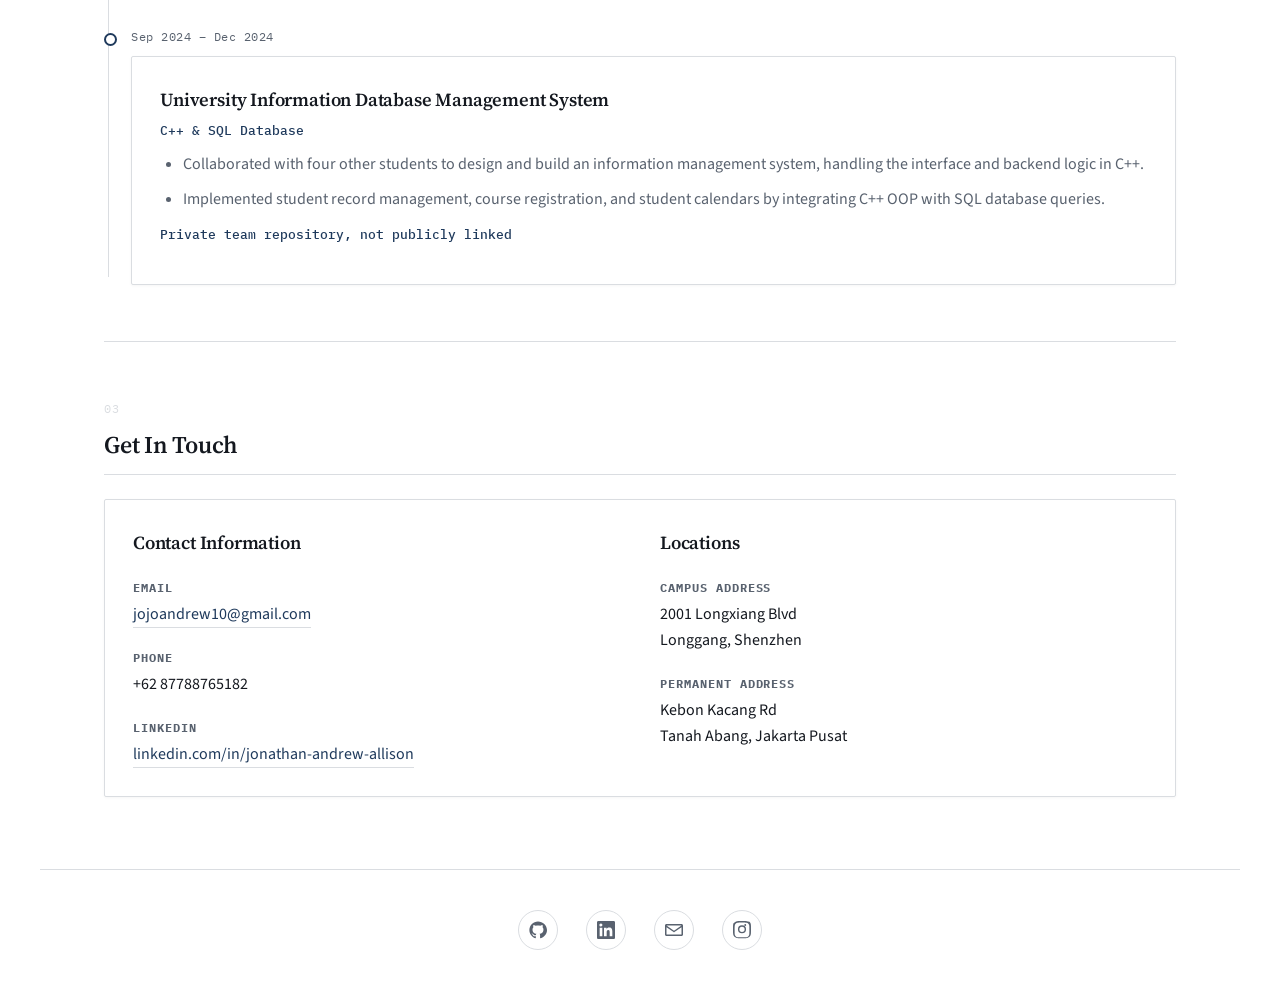
==== commit 1956563b: "Update subtitle in index.html for clarity" ====
--- a/index.html
+++ b/index.html
@@ -39,7 +39,8 @@
                 <div class="hero-text">
                     <p class="eyebrow">Curriculum Vitae</p>
                     <h1>Jonathan Andrew Allison</h1>
-                    <p class="subtitle">B.Eng. Computer Science and Engineering Candidate, The Chinese University of Hong Kong, Shenzhen</p>
+                    <p class="subtitle">Bachelor of Engineering in Computer Science and Engineering</p>
+                    <p class="subtitle">The Chinese University of Hong Kong, Shenzhen</p
                 </div>
             </div>
 
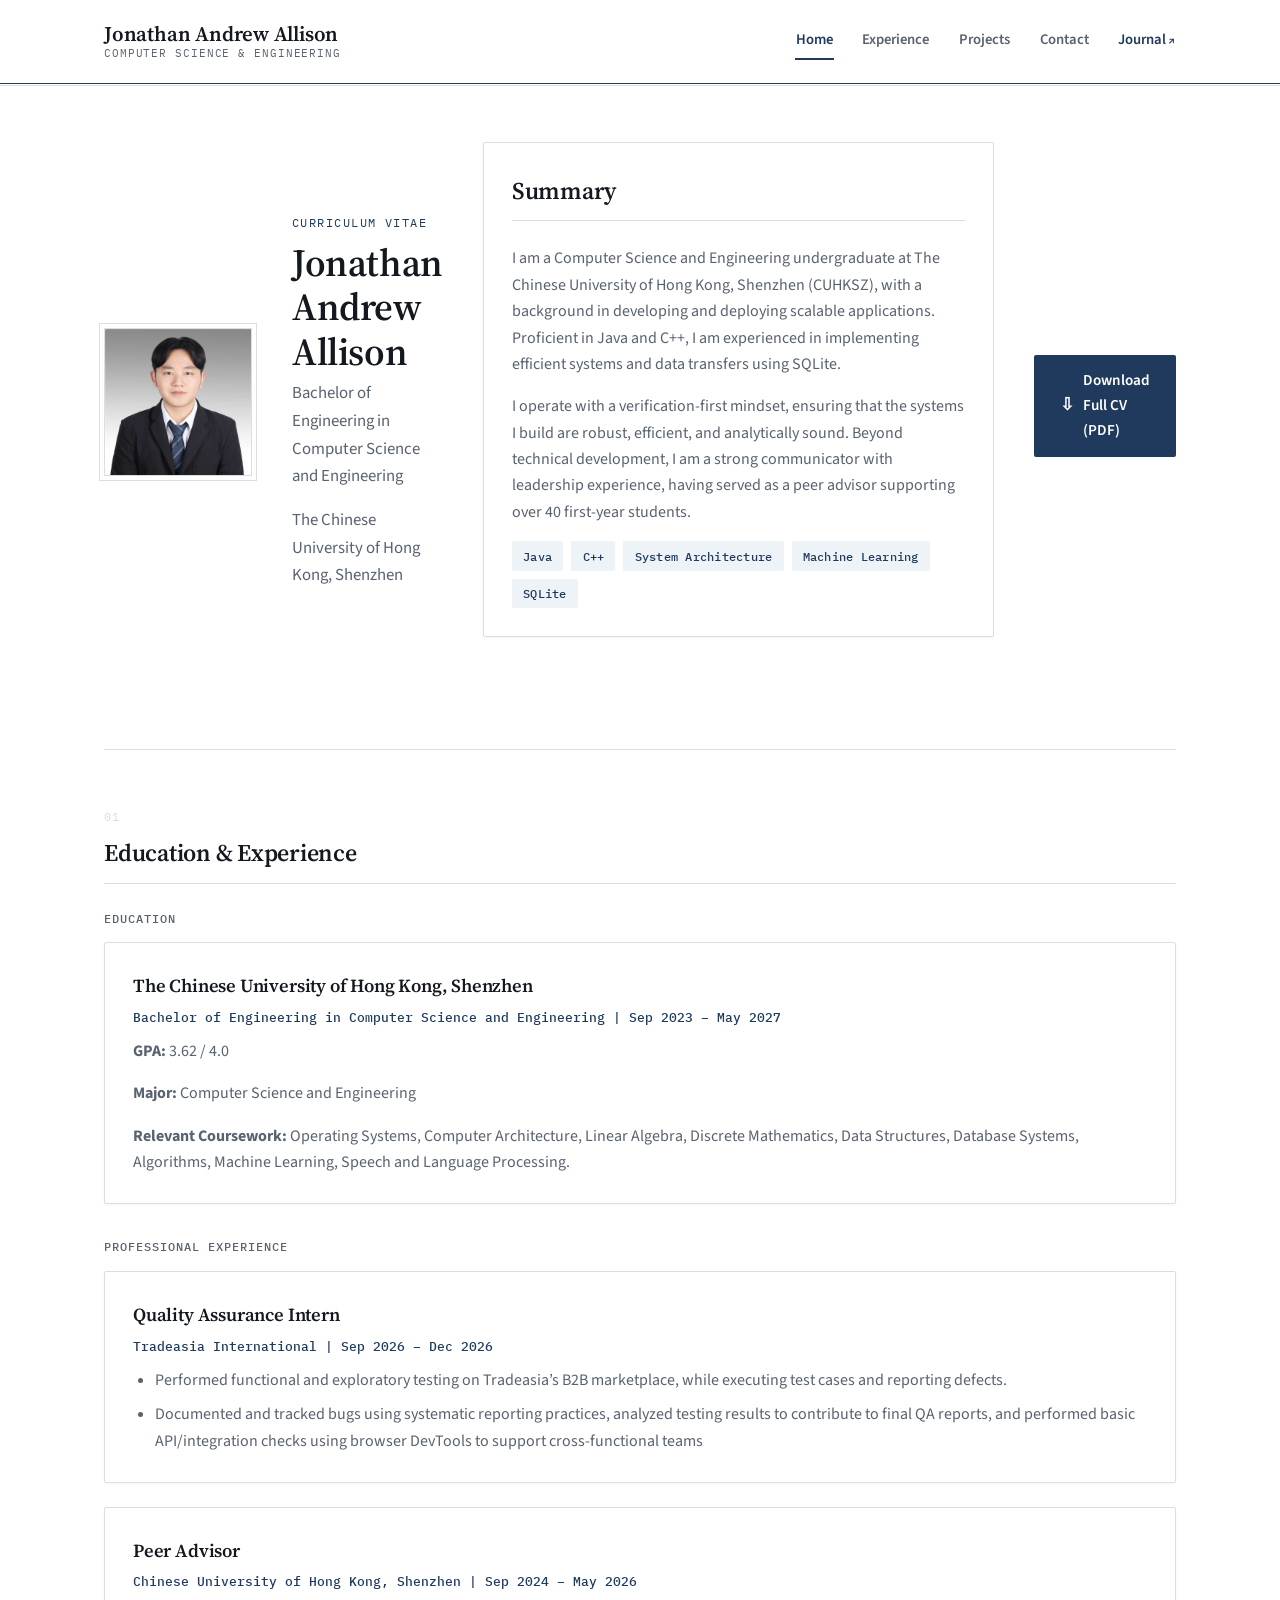
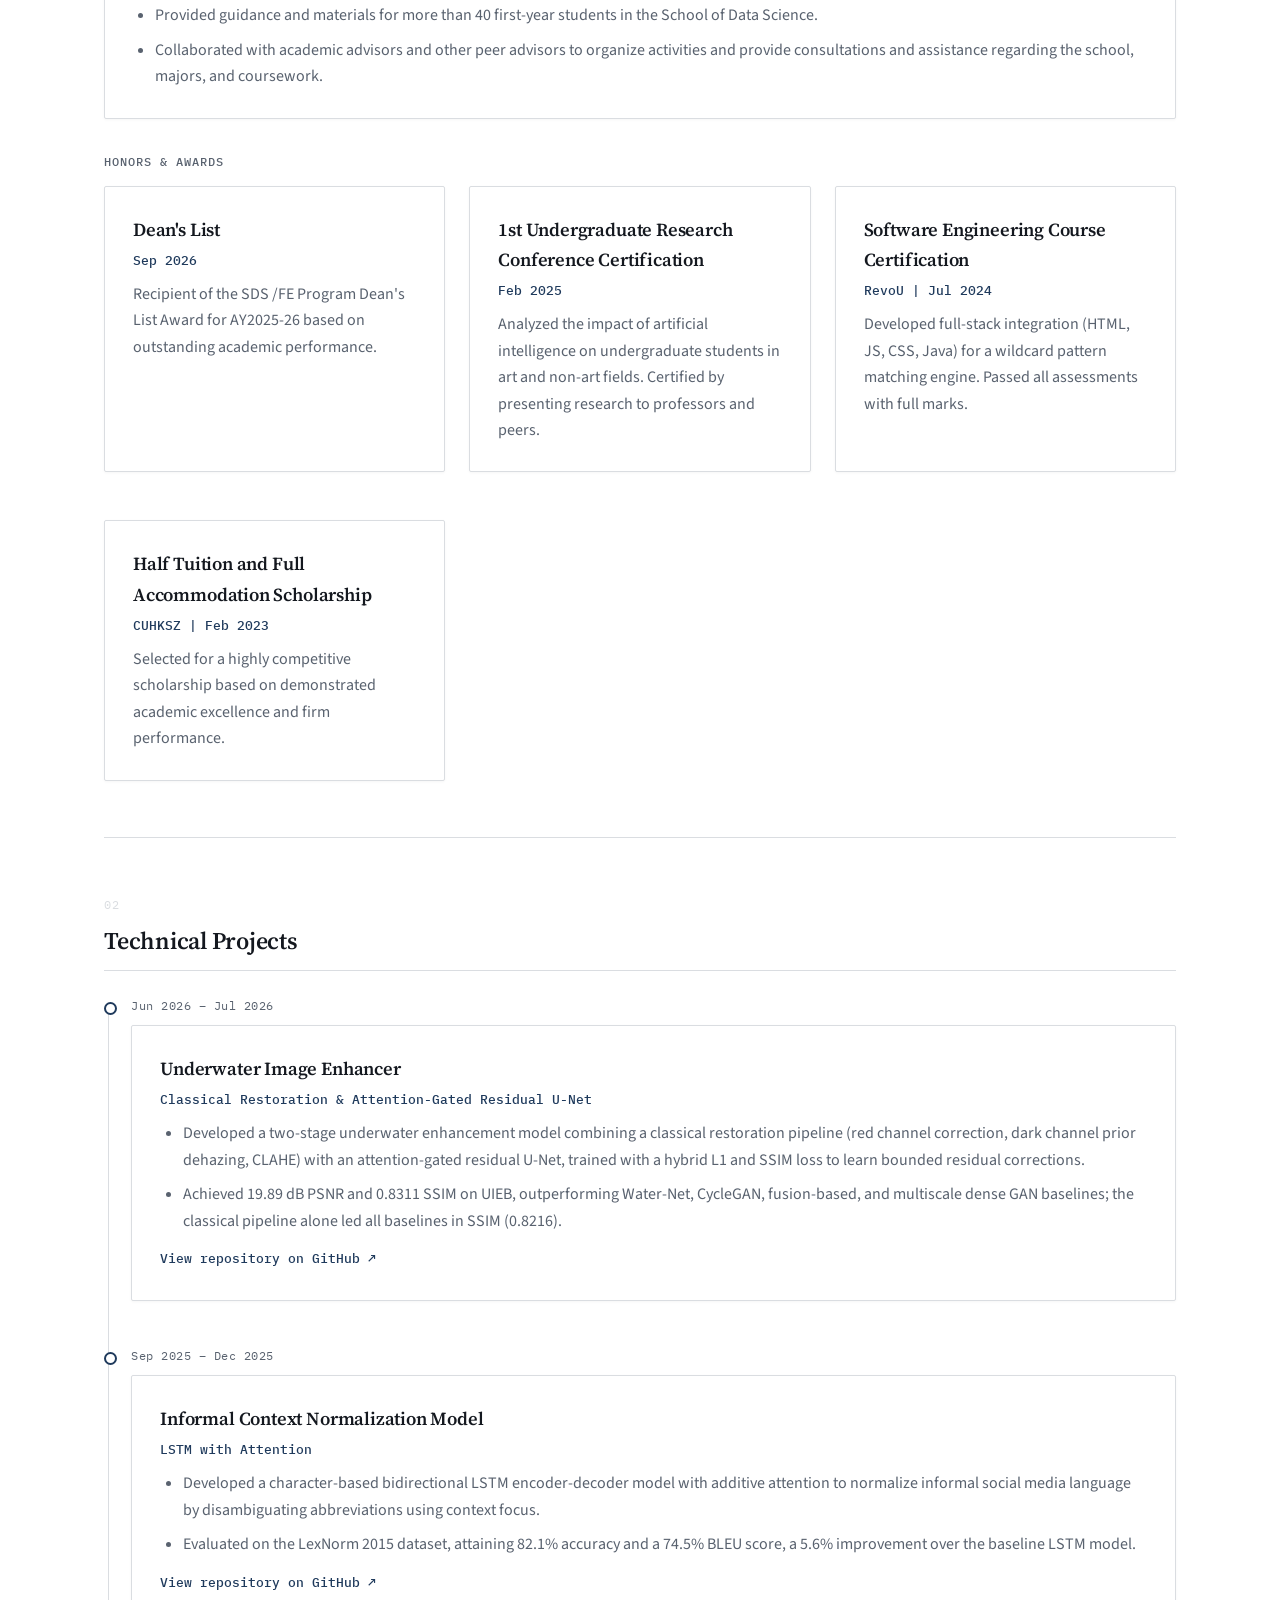
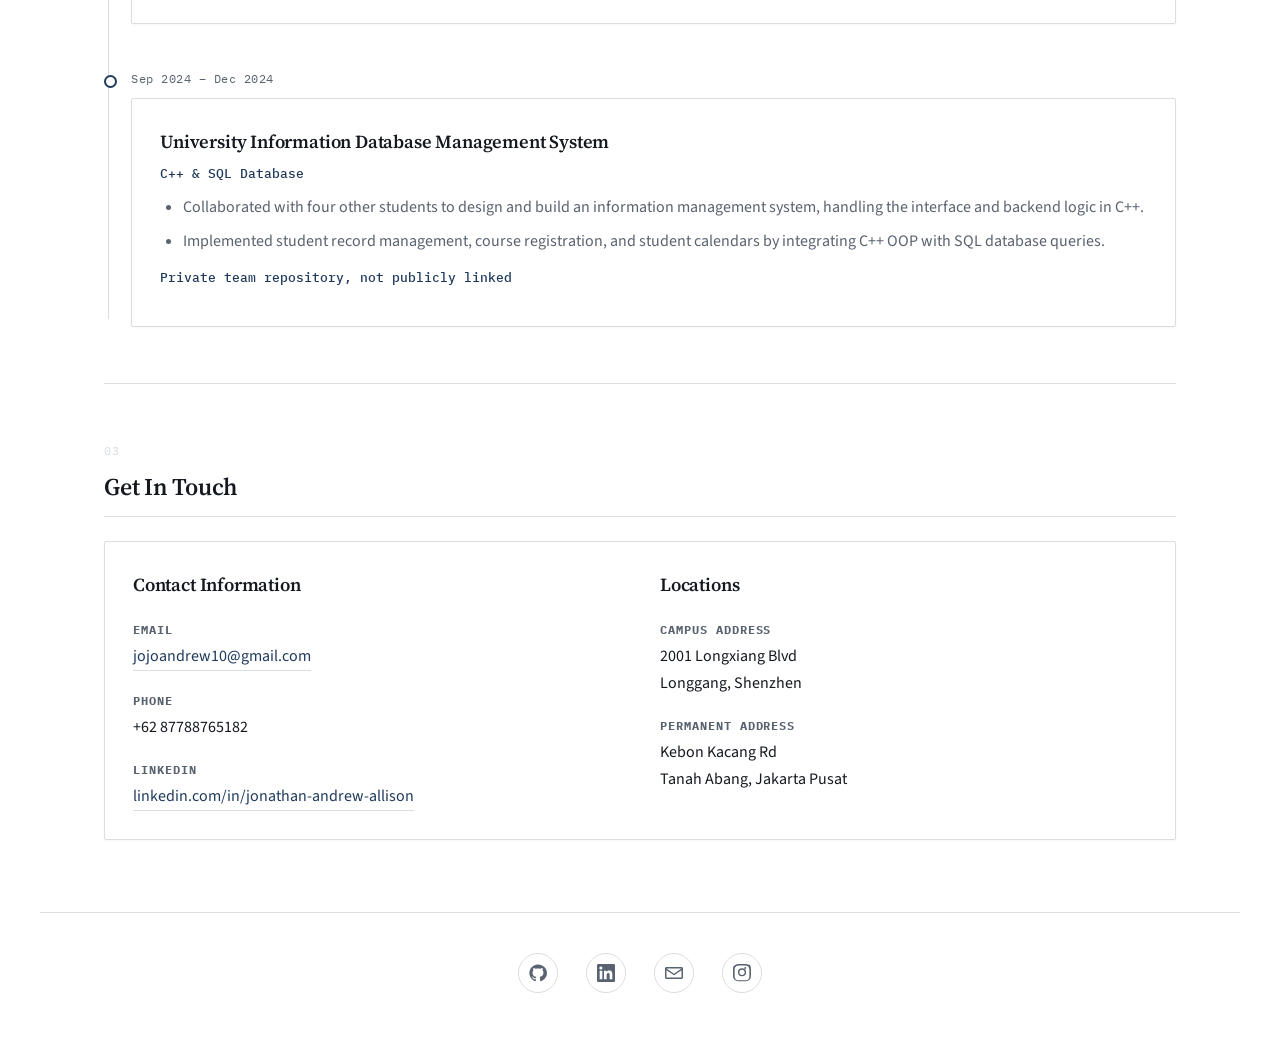
==== commit 7ee93a30: "Update education section in index.html Removed unnecessary non-breaking space from GPA line and adde" ====
--- a/index.html
+++ b/index.html
@@ -76,7 +76,8 @@
             <div class="card">
                 <h3>The Chinese University of Hong Kong, Shenzhen</h3>
                 <span class="meta-text">Bachelor of Engineering in Computer Science and Engineering | Sep 2023 &ndash; May 2027</span>
-                <p><strong>GPA:</strong> 3.62 / 4.0 &nbsp;&middot;&nbsp; School of Data Science</p>
+                <p><strong>GPA:</strong> 3.62 / 4.0</p>
+                <p><strong>Major:</strong> Computer Science and Engineering</p>
                 <p><strong>Relevant Coursework:</strong> Operating Systems, Computer Architecture, Linear Algebra, Discrete Mathematics, Data Structures, Database Systems, Algorithms, Machine Learning, Speech and Language Processing.</p>
             </div>
 
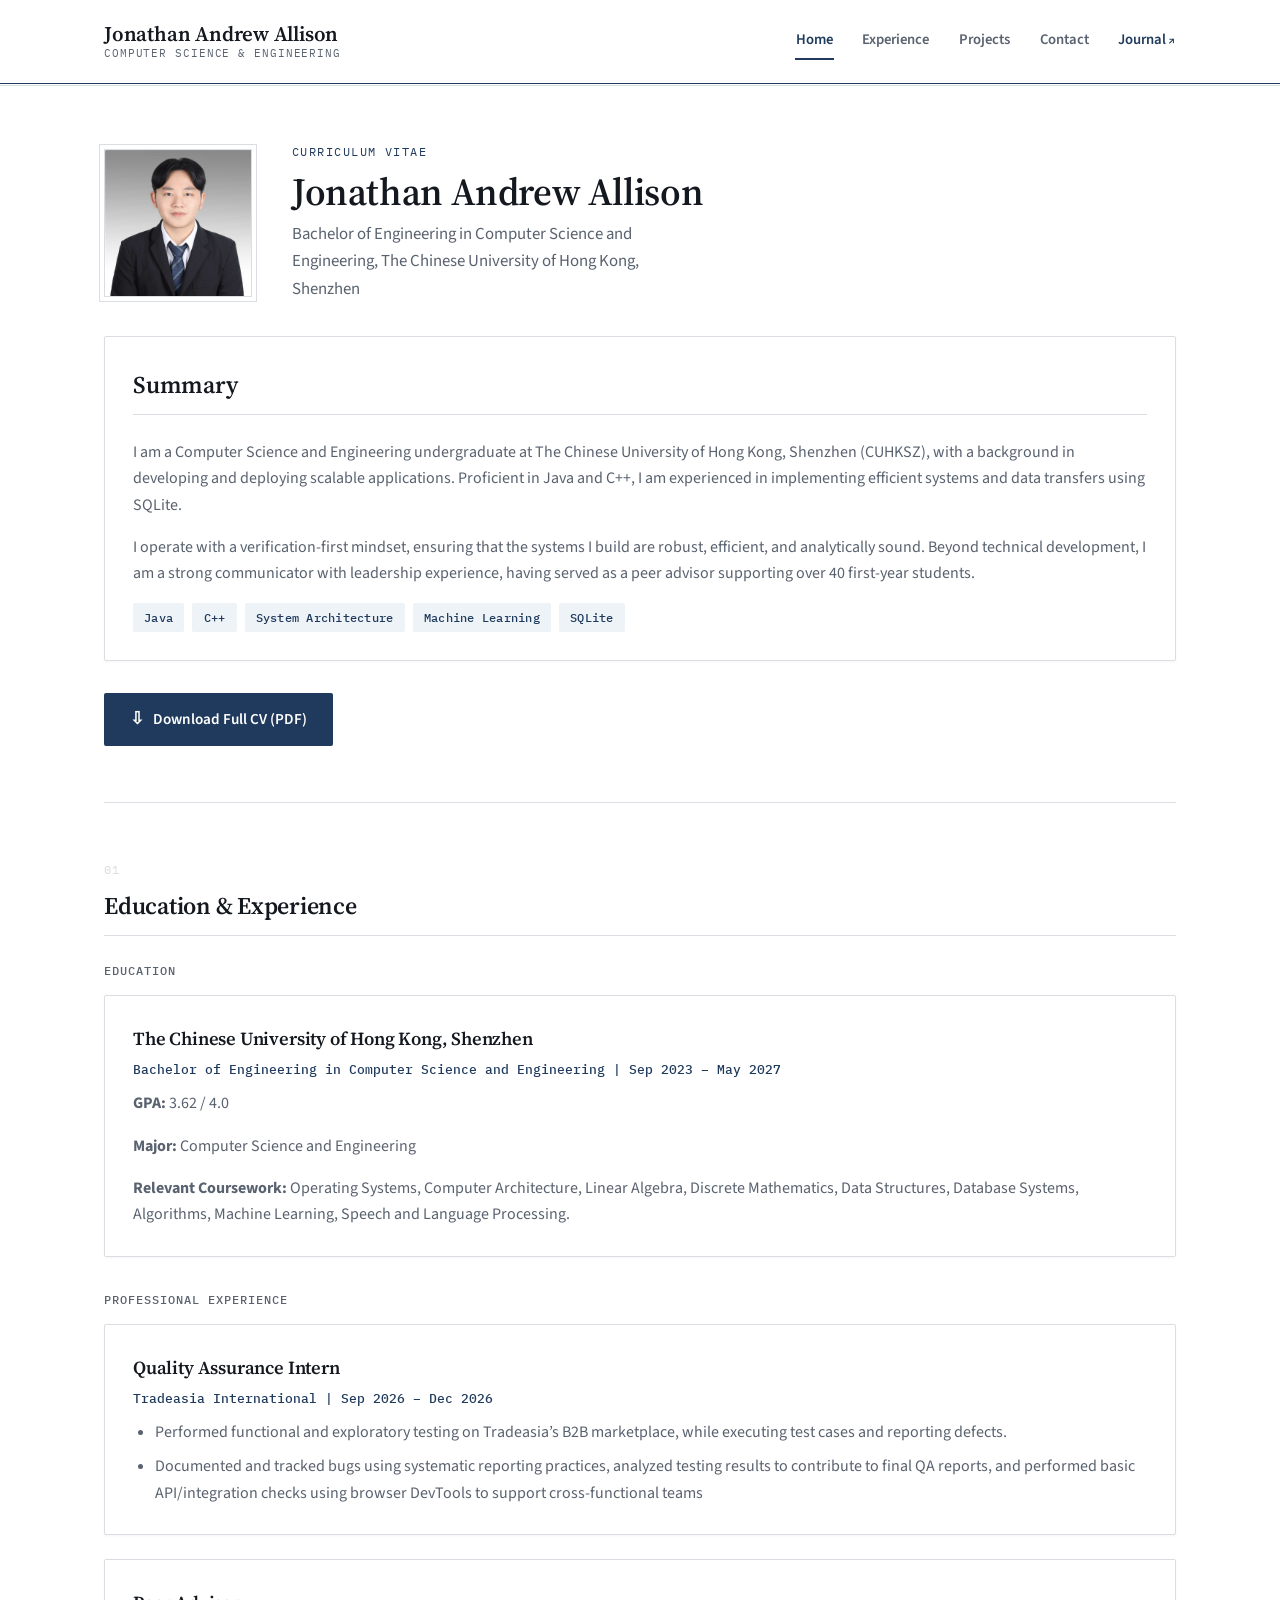
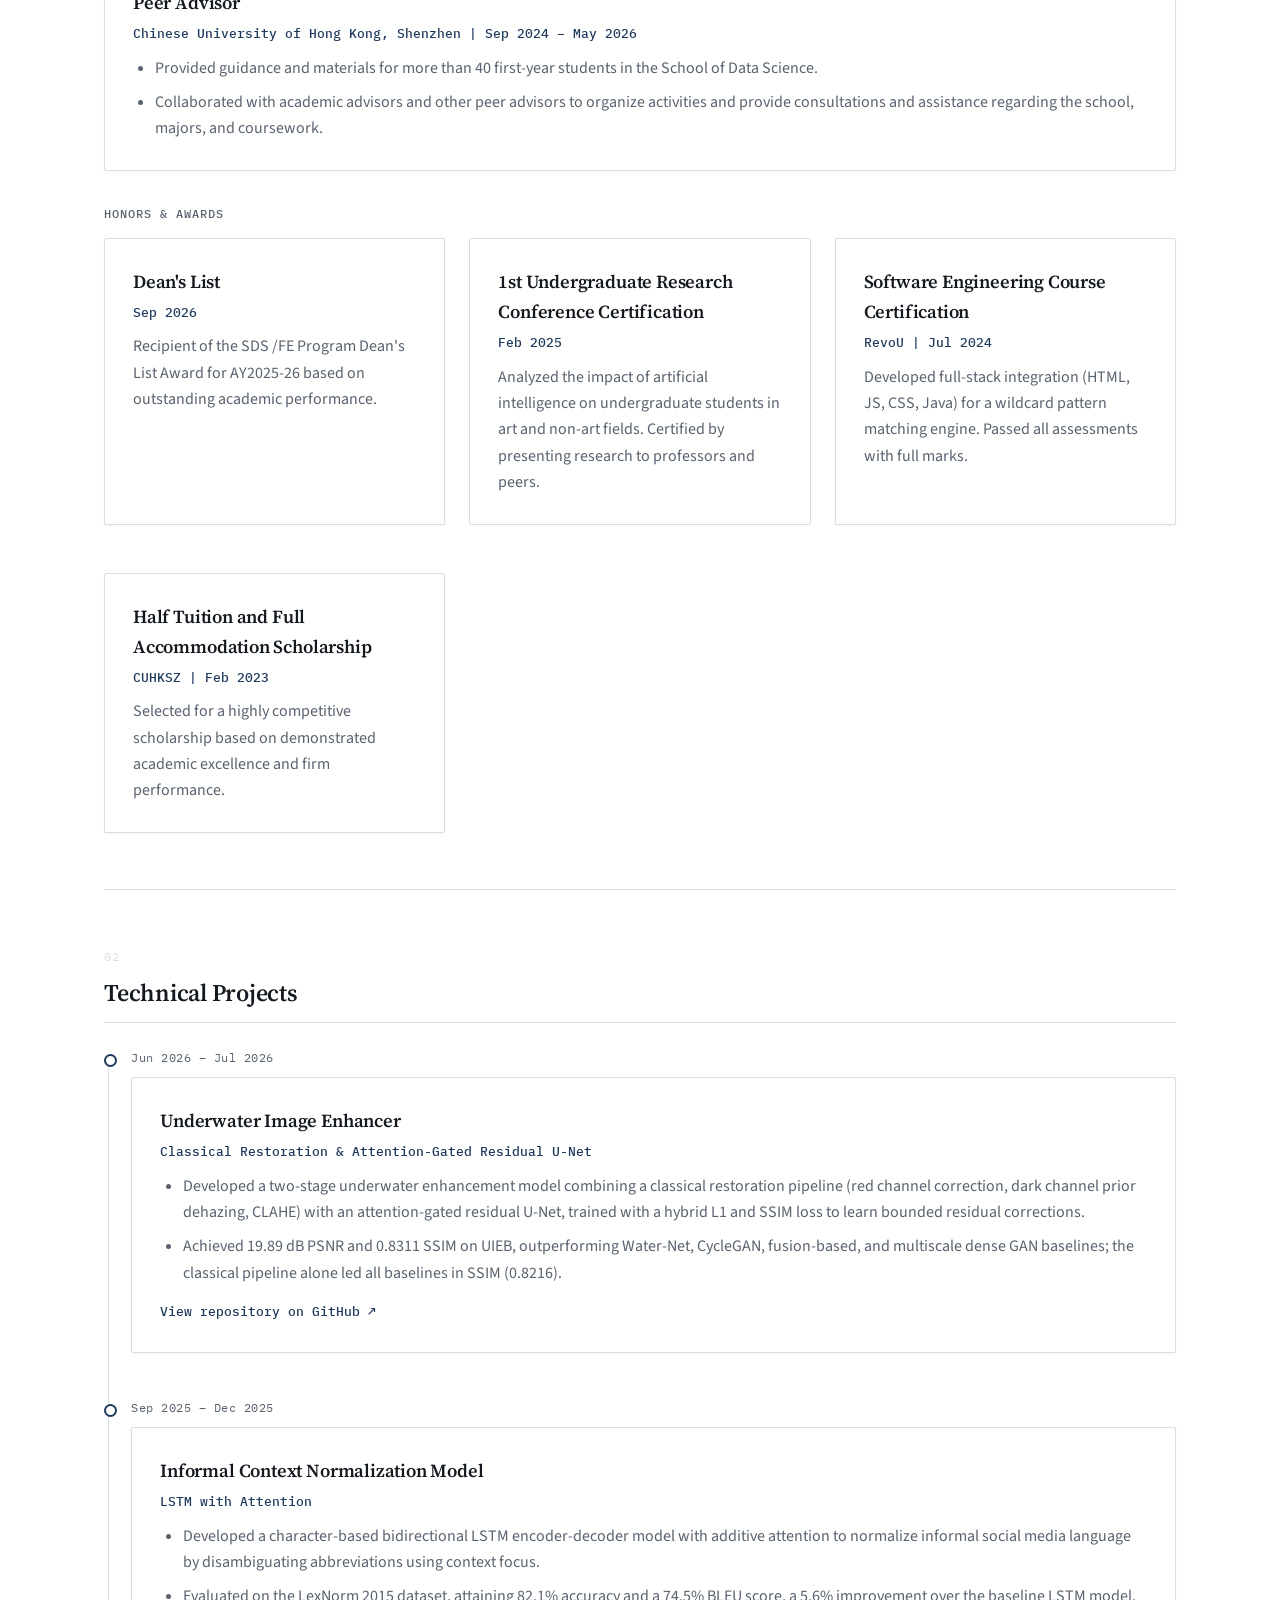
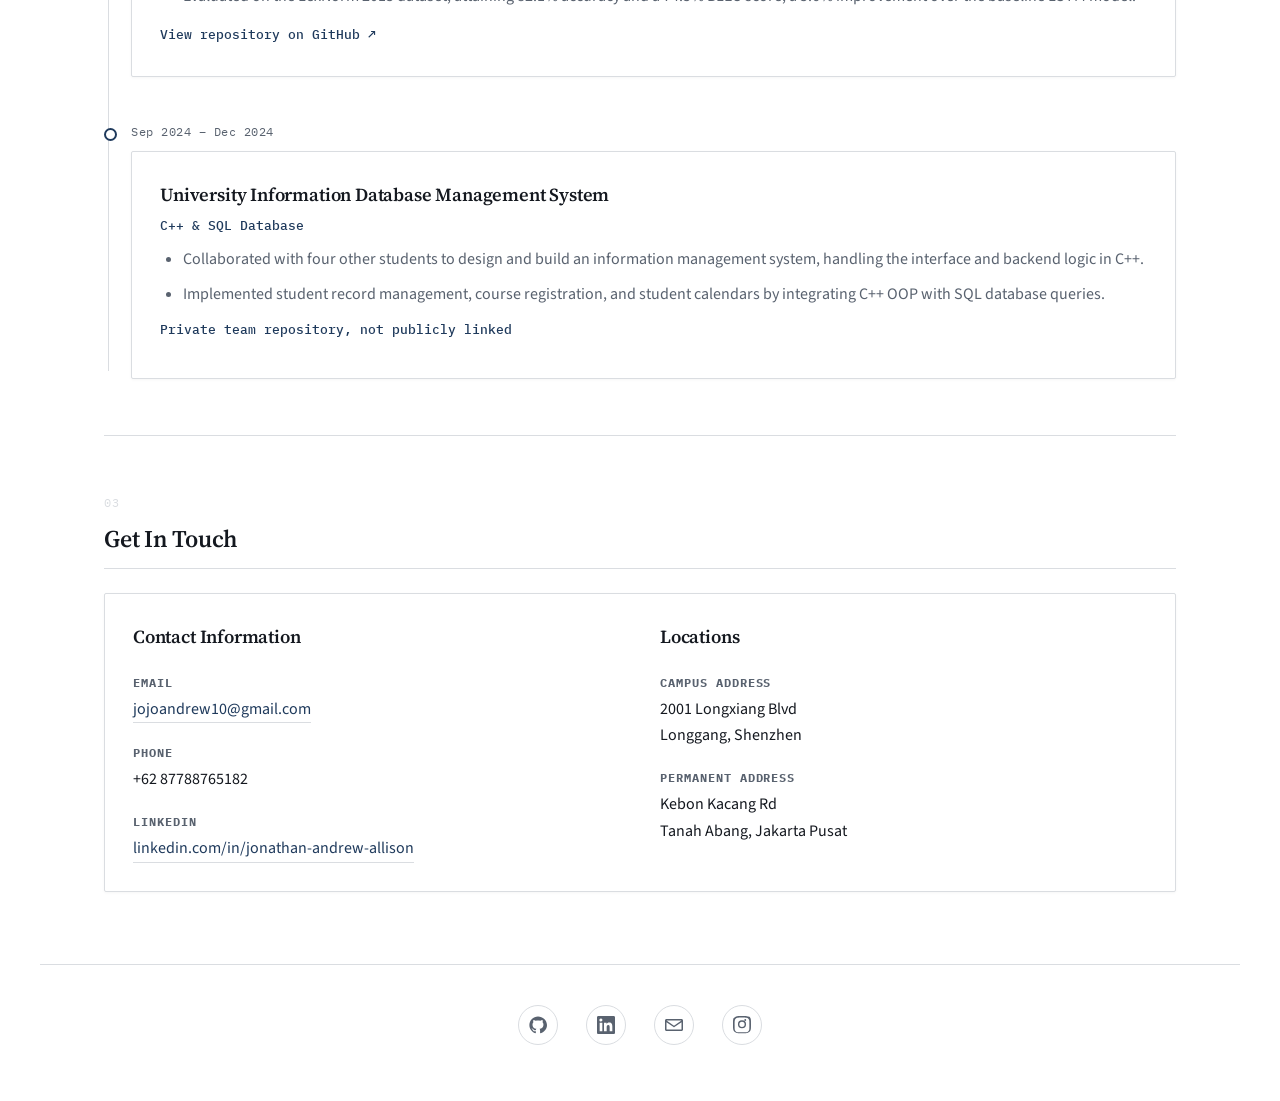
==== commit 83b2a546: "Consolidate subtitle into a single paragraph" ====
--- a/index.html
+++ b/index.html
@@ -39,8 +39,7 @@
                 <div class="hero-text">
                     <p class="eyebrow">Curriculum Vitae</p>
                     <h1>Jonathan Andrew Allison</h1>
-                    <p class="subtitle">Bachelor of Engineering in Computer Science and Engineering</p>
-                    <p class="subtitle">The Chinese University of Hong Kong, Shenzhen</p
+                    <p class="subtitle">Bachelor of Engineering in Computer Science and Engineering, The Chinese University of Hong Kong, Shenzhen</p>
                 </div>
             </div>
 
@@ -61,7 +60,7 @@
                 </div>
             </div>
 
-            <a class="cv-download" href="CV_JonathanAAllison.pdf" download>
+            <a class="cv-download" href="CV_JonathanAndrewAllison.pdf" download>
                 <span class="cv-download-icon" aria-hidden="true">&#8681;</span>
                 Download Full CV (PDF)
             </a>
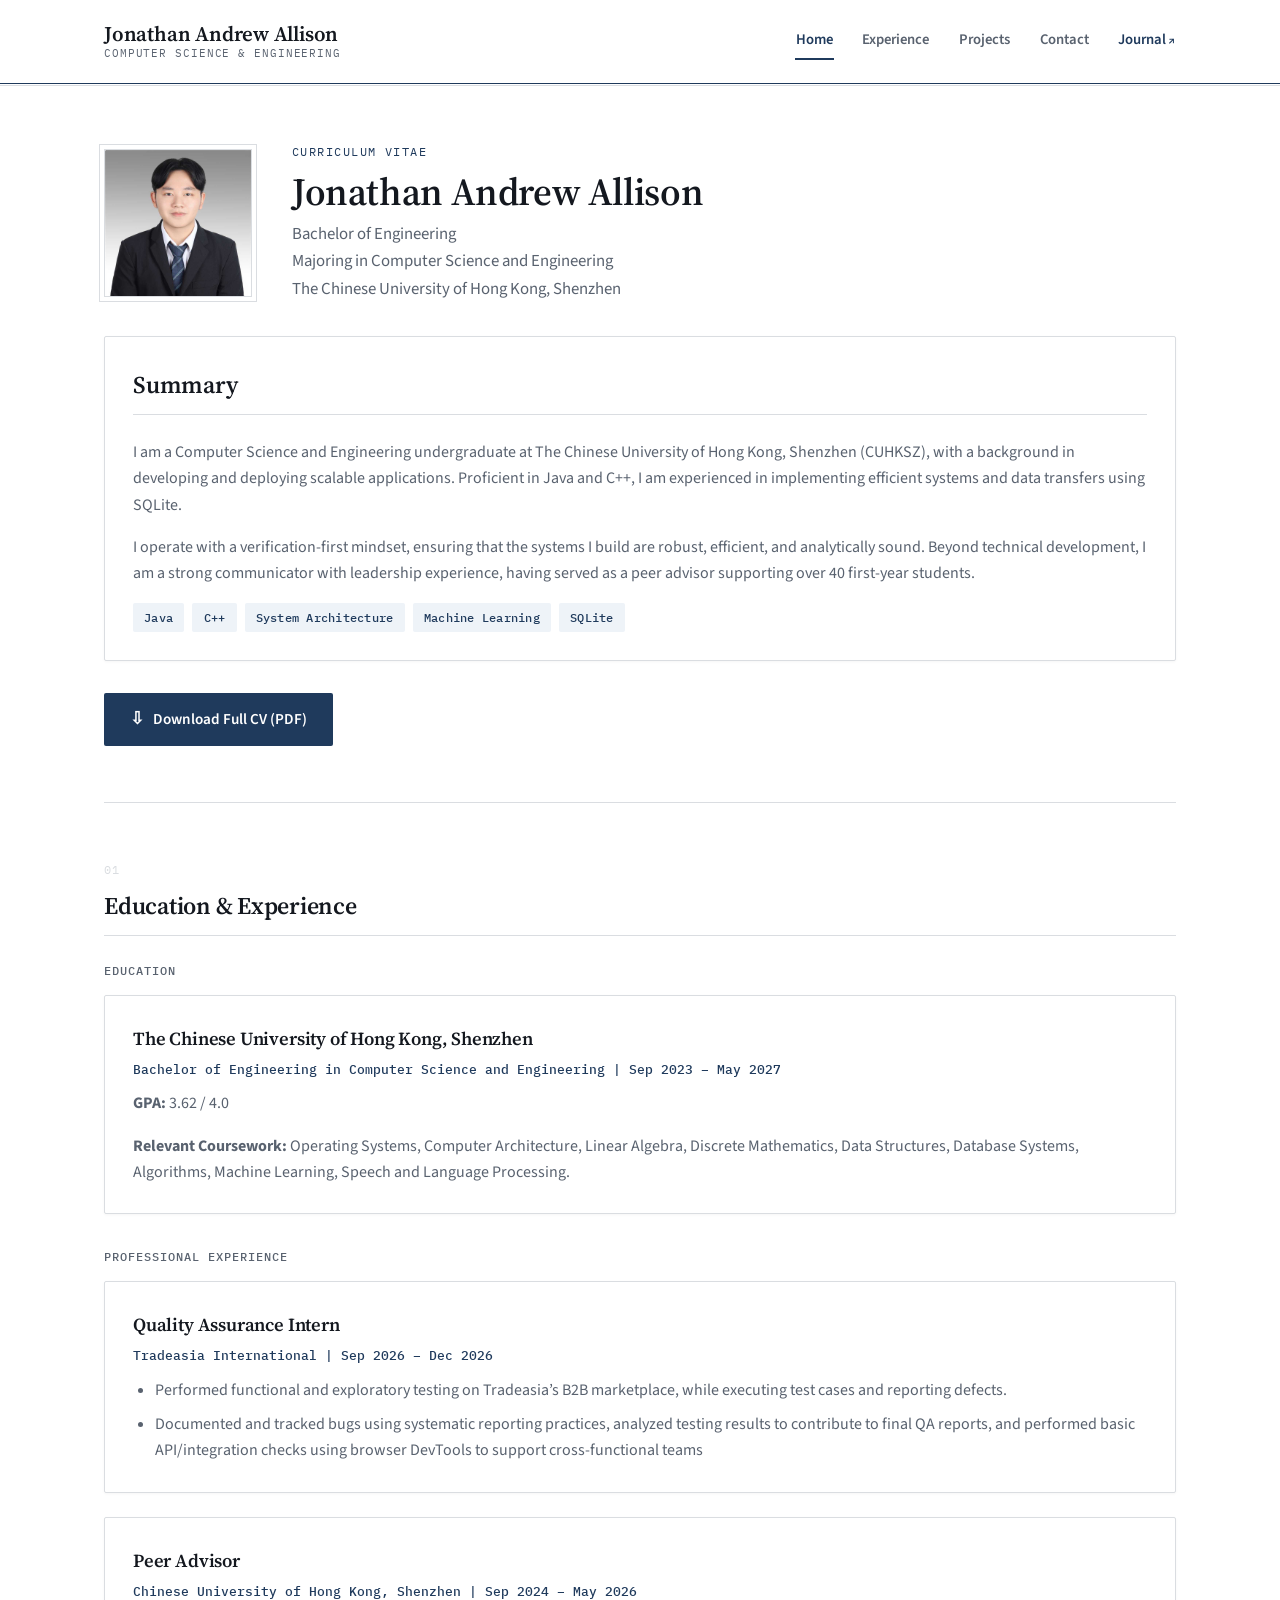
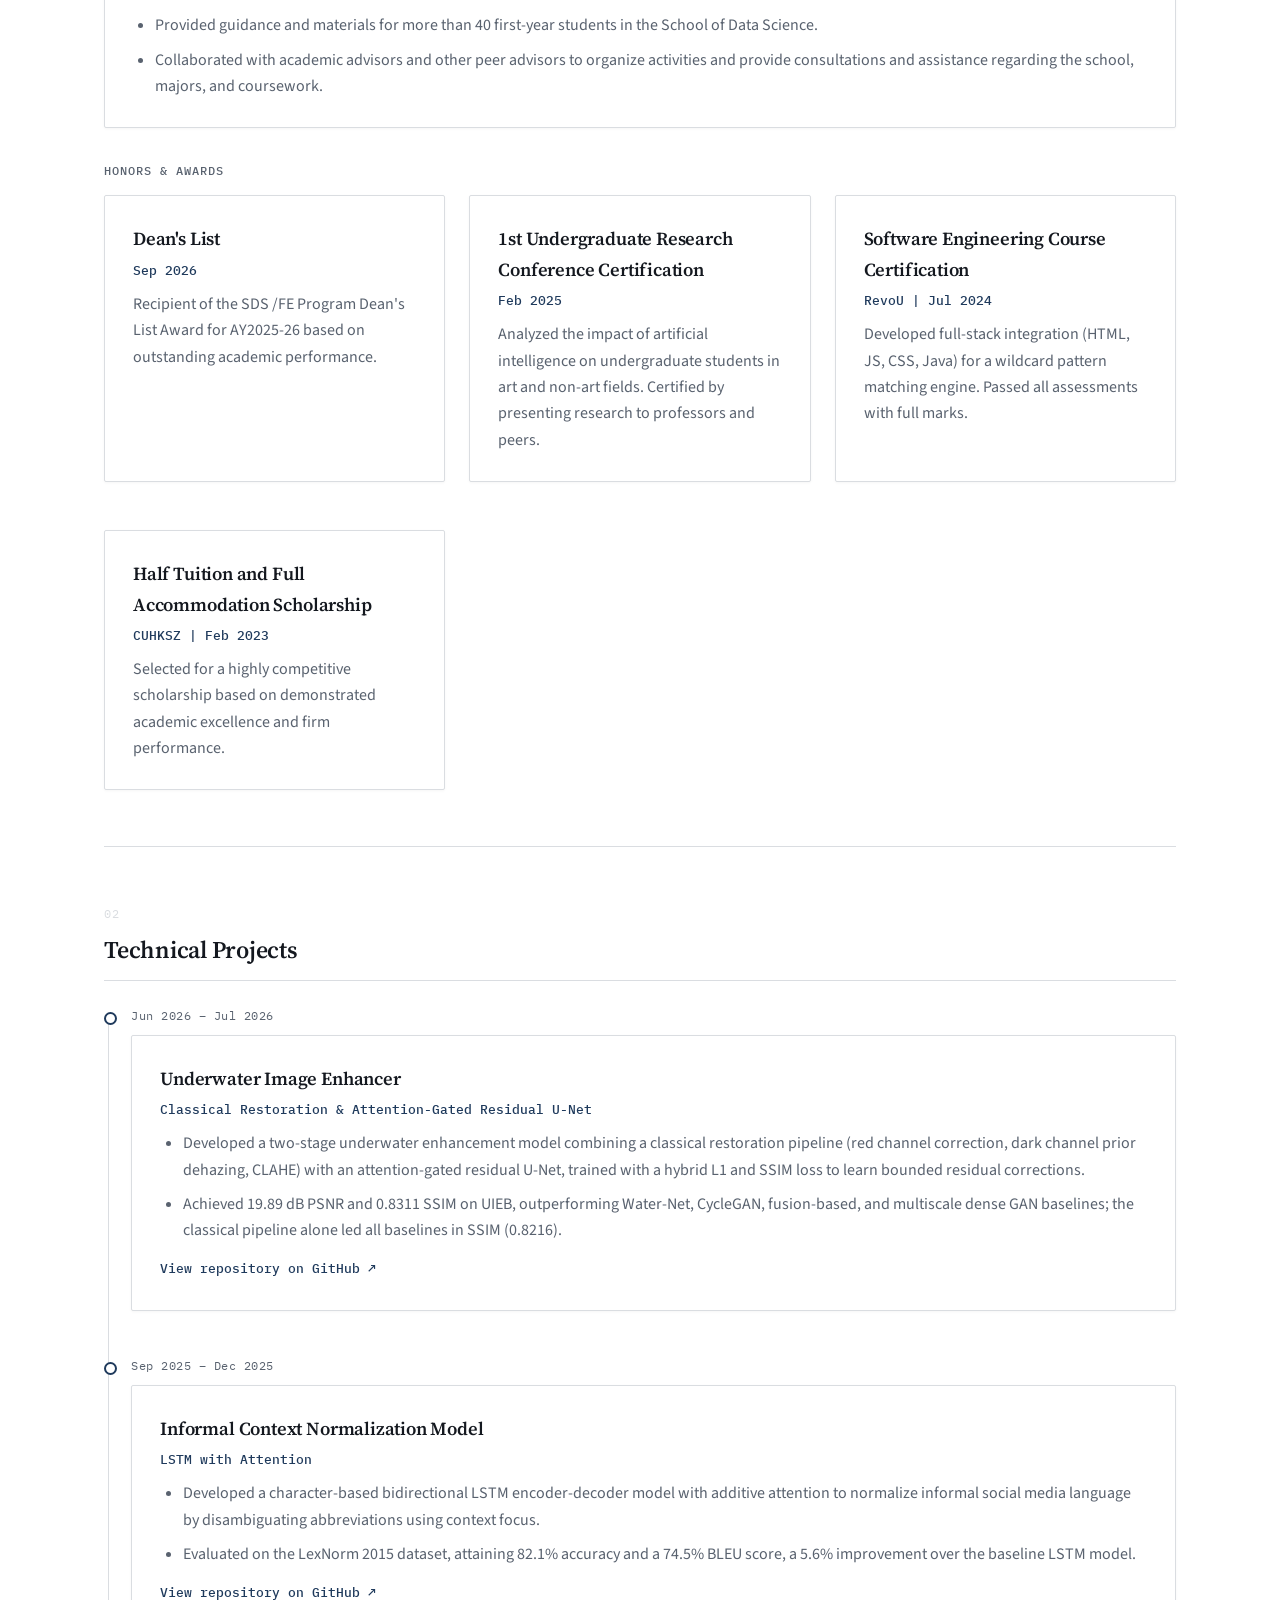
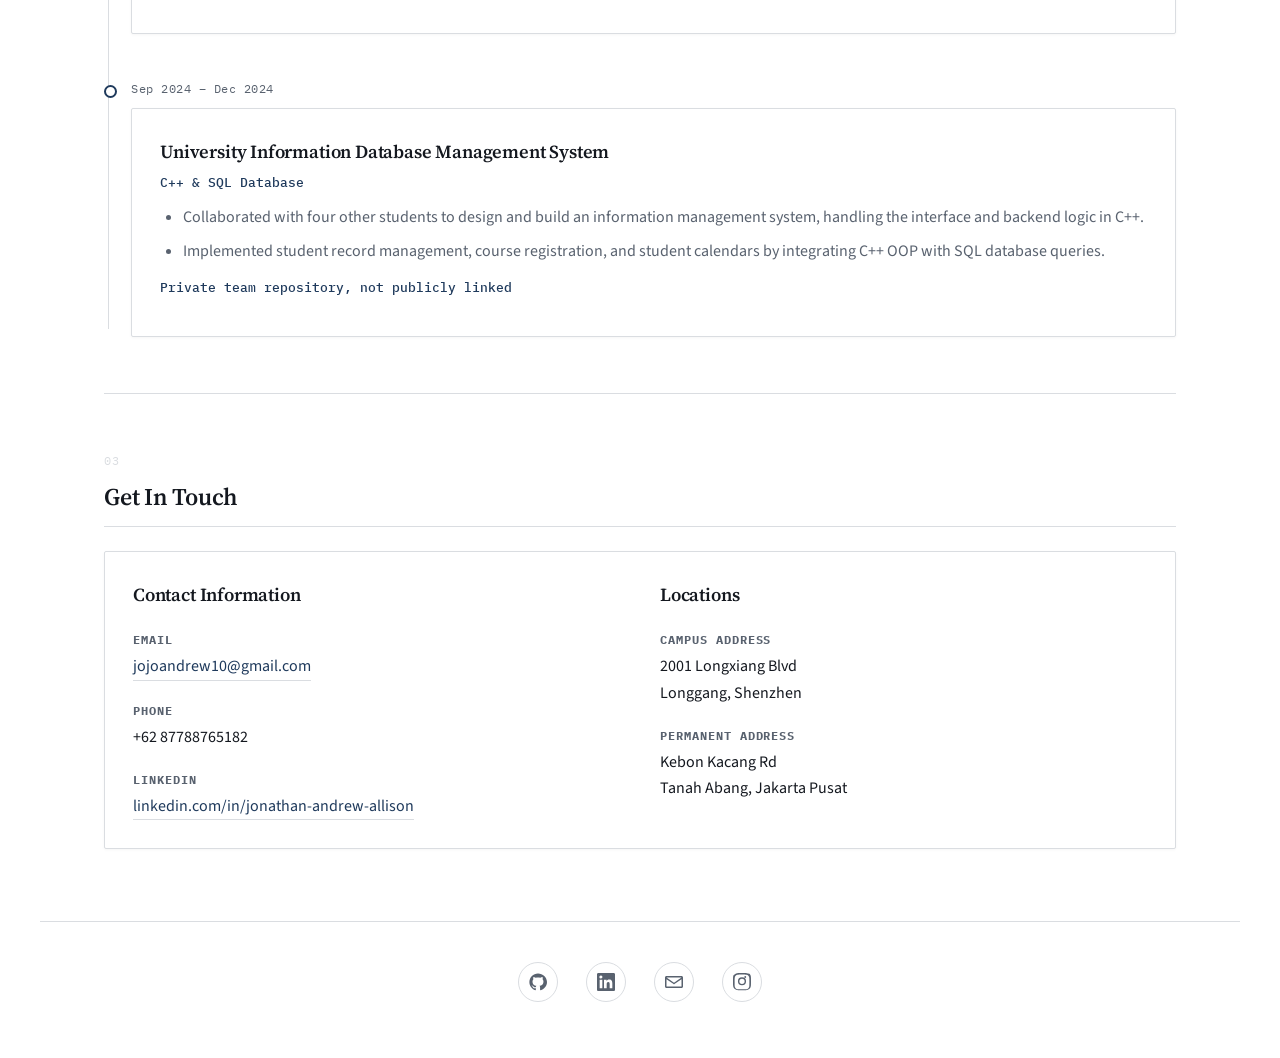
==== commit 9bbd3a28: "Refactor education section in index.html Updated educational background details for clarity." ====
--- a/index.html
+++ b/index.html
@@ -39,7 +39,11 @@
                 <div class="hero-text">
                     <p class="eyebrow">Curriculum Vitae</p>
                     <h1>Jonathan Andrew Allison</h1>
-                    <p class="subtitle">Bachelor of Engineering in Computer Science and Engineering, The Chinese University of Hong Kong, Shenzhen</p>
+                    <p class="subtitle">
+                        Bachelor of Engineering<br>
+                        Majoring in Computer Science and Engineering<br>
+                        The Chinese University of Hong Kong, Shenzhen
+                    </p>
                 </div>
             </div>
 
@@ -71,12 +75,11 @@
             <p class="section-index">01</p>
             <h2>Education &amp; Experience</h2>
 
-            <h3 class="group-label">Education</h3>
+           <h3 class="group-label">Education</h3>
             <div class="card">
                 <h3>The Chinese University of Hong Kong, Shenzhen</h3>
                 <span class="meta-text">Bachelor of Engineering in Computer Science and Engineering | Sep 2023 &ndash; May 2027</span>
                 <p><strong>GPA:</strong> 3.62 / 4.0</p>
-                <p><strong>Major:</strong> Computer Science and Engineering</p>
                 <p><strong>Relevant Coursework:</strong> Operating Systems, Computer Architecture, Linear Algebra, Discrete Mathematics, Data Structures, Database Systems, Algorithms, Machine Learning, Speech and Language Processing.</p>
             </div>
 
